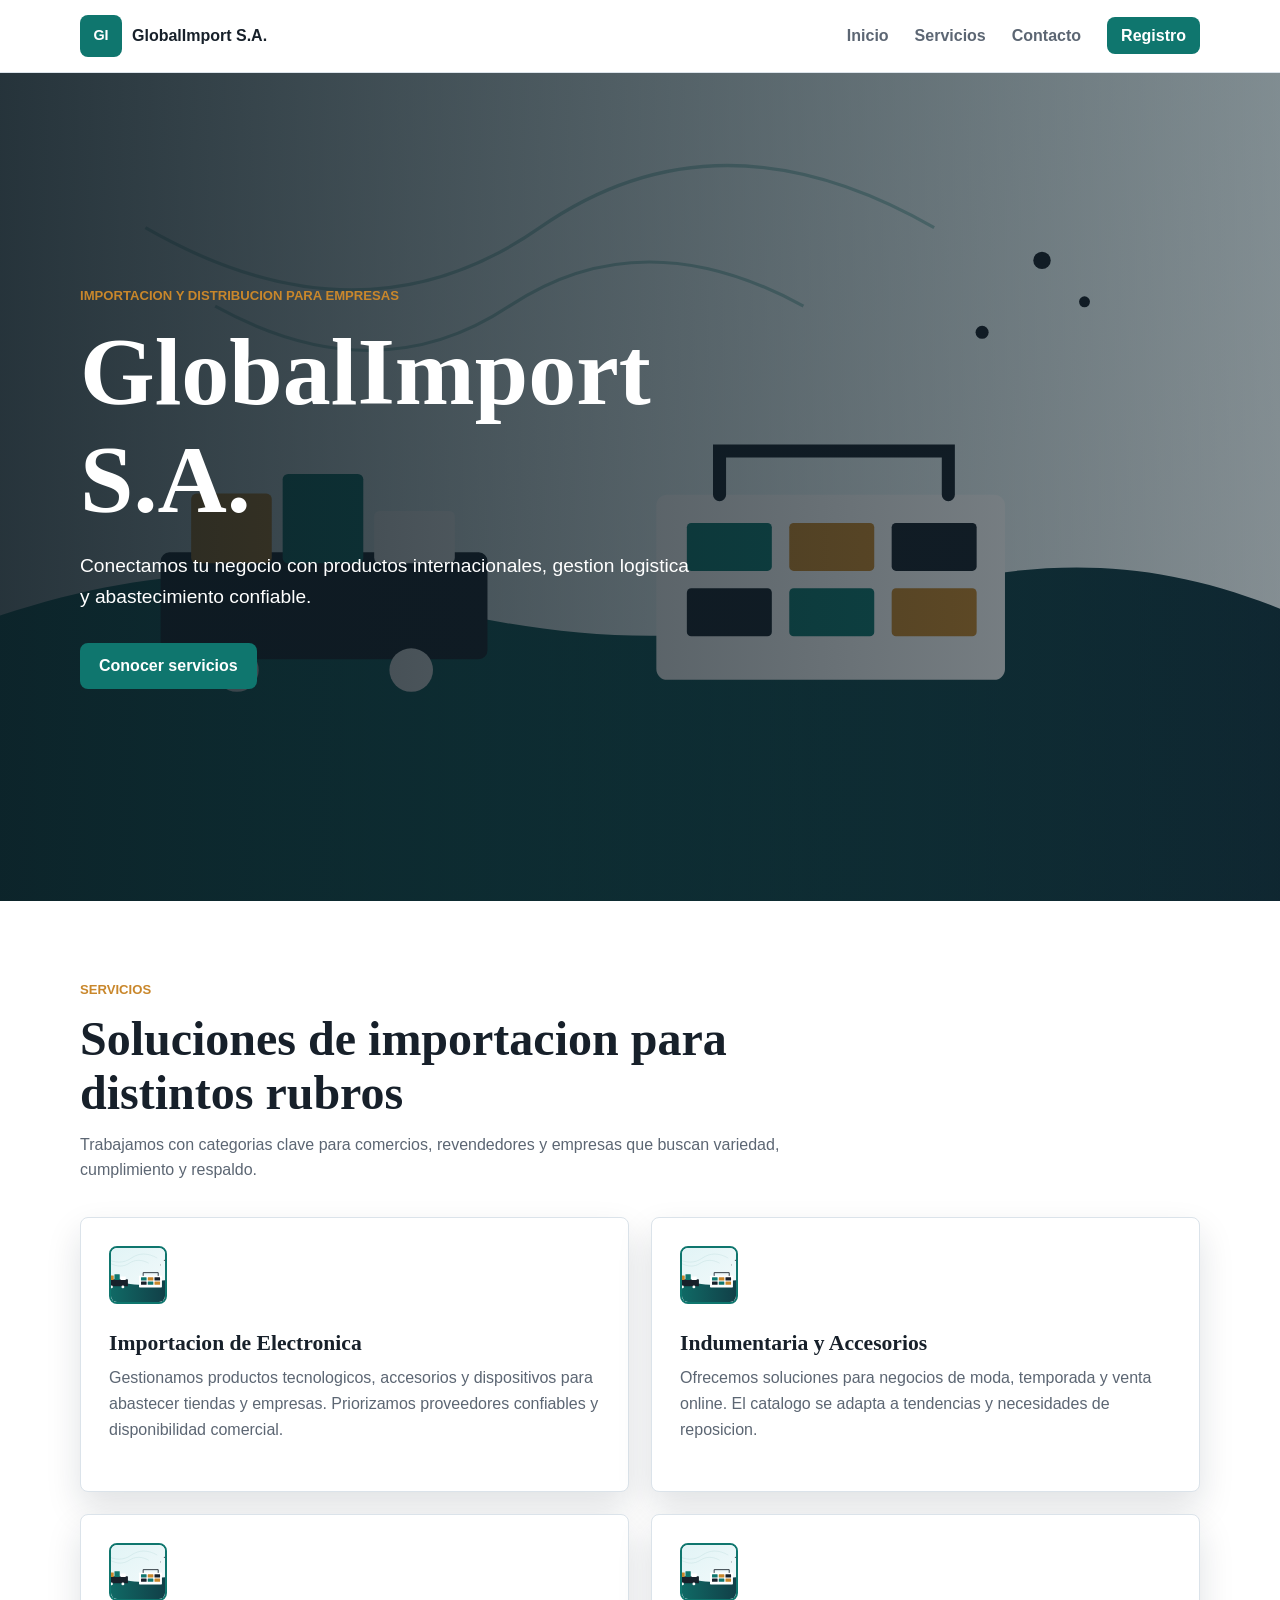
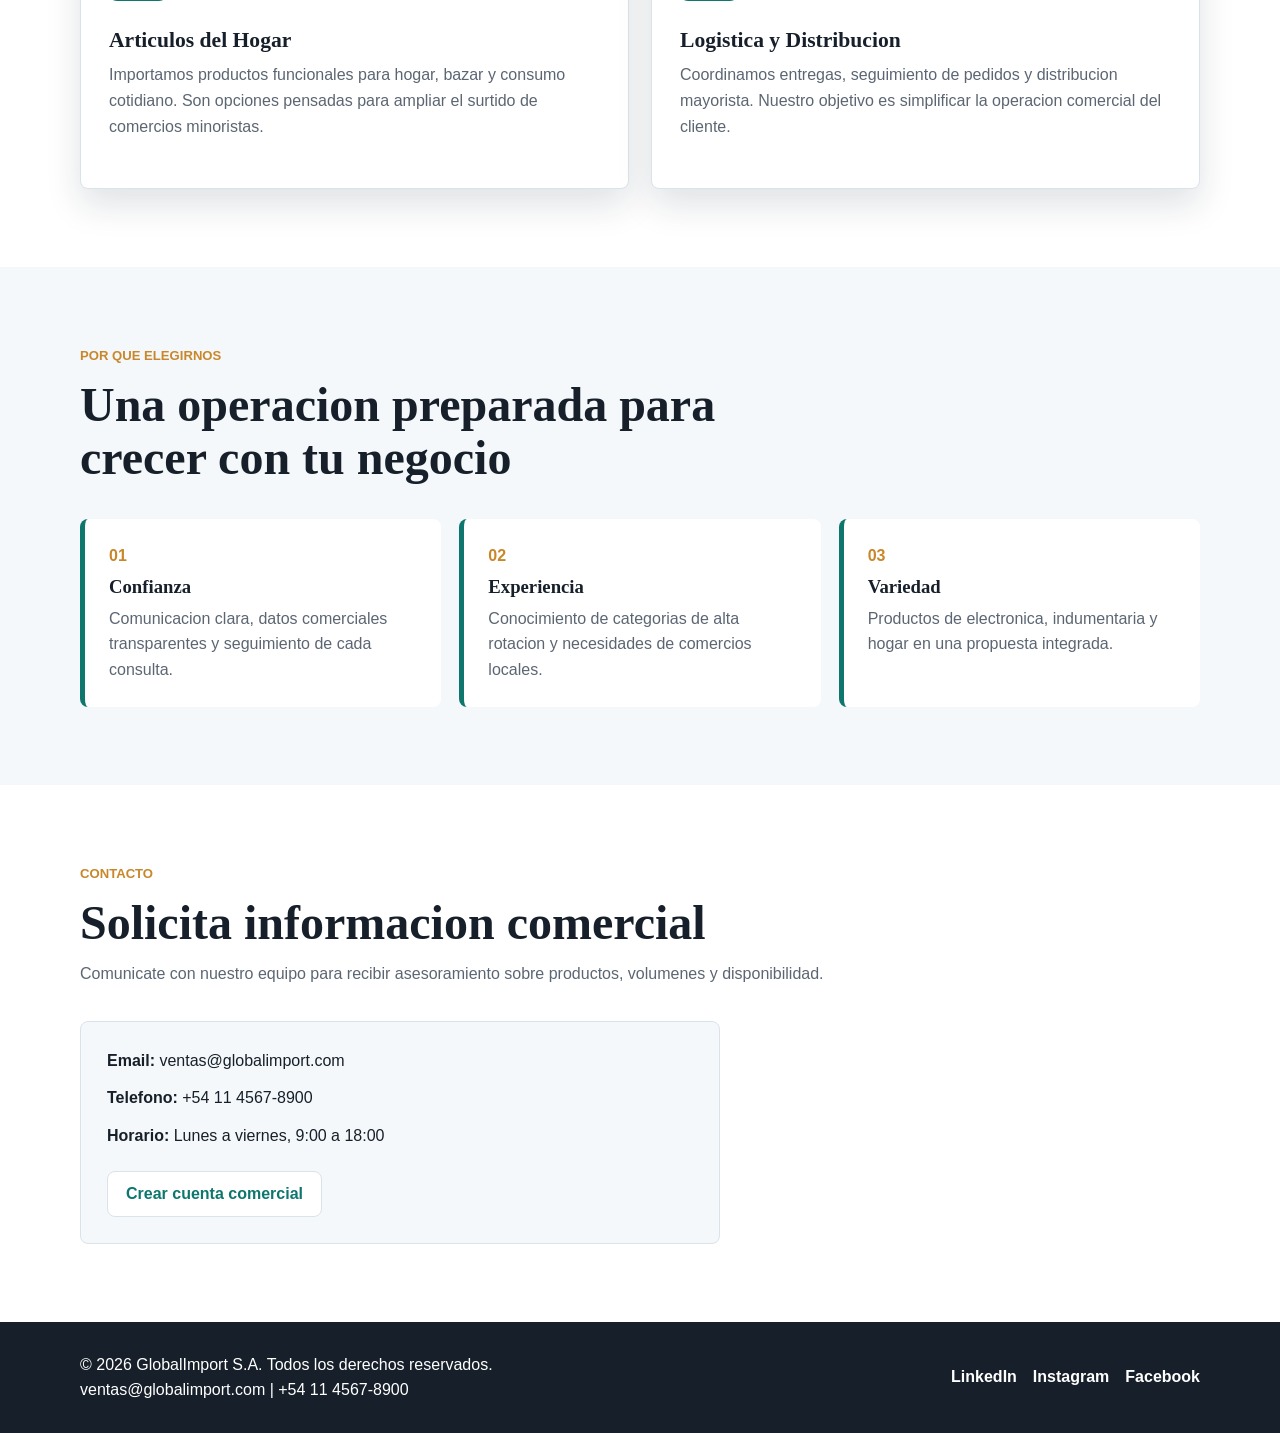
==== index.html @ e498be46 "etapa1: estructura inicial del sitio y seccion hero" ====
<!DOCTYPE html>
<html lang="es">
<head>
  <meta charset="UTF-8">
  <meta name="viewport" content="width=device-width, initial-scale=1.0">
  <title>GlobalImport S.A. | Comercio internacional</title>
  <link rel="stylesheet" href="style.css">
</head>
<body>
  <header class="site-header">
    <nav class="navbar" aria-label="Navegacion principal">
      <a class="brand" href="#inicio" aria-label="GlobalImport inicio">
        <span class="brand-mark">GI</span>
        <span>GlobalImport S.A.</span>
      </a>
      <button class="menu-toggle" type="button" aria-label="Abrir menu" aria-expanded="false">
        <span></span>
        <span></span>
        <span></span>
      </button>
      <ul class="nav-links">
        <li><a href="#inicio">Inicio</a></li>
        <li><a href="#servicios">Servicios</a></li>
        <li><a href="#contacto">Contacto</a></li>
        <li><a class="nav-register" href="registro.html">Registro</a></li>
      </ul>
    </nav>
  </header>

  <main>
    <section class="hero" id="inicio">
      <div class="hero-overlay">
        <p class="eyebrow">Importacion y distribucion para empresas</p>
        <h1>GlobalImport S.A.</h1>
        <p>Conectamos tu negocio con productos internacionales, gestion logistica y abastecimiento confiable.</p>
        <a class="button primary" href="#servicios">Conocer servicios</a>
      </div>
    </section>

    <section class="section" id="servicios">
      <div class="section-heading">
        <p class="eyebrow">Servicios</p>
        <h2>Soluciones de importacion para distintos rubros</h2>
        <p>Trabajamos con categorias clave para comercios, revendedores y empresas que buscan variedad, cumplimiento y respaldo.</p>
      </div>
      <div class="services-grid">
        <article class="service-card">
          <img src="assets/images/import-banner.svg" alt="" class="service-icon">
          <h3>Importacion de Electronica</h3>
          <p>Gestionamos productos tecnologicos, accesorios y dispositivos para abastecer tiendas y empresas. Priorizamos proveedores confiables y disponibilidad comercial.</p>
        </article>
        <article class="service-card">
          <img src="assets/images/import-banner.svg" alt="" class="service-icon">
          <h3>Indumentaria y Accesorios</h3>
          <p>Ofrecemos soluciones para negocios de moda, temporada y venta online. El catalogo se adapta a tendencias y necesidades de reposicion.</p>
        </article>
        <article class="service-card">
          <img src="assets/images/import-banner.svg" alt="" class="service-icon">
          <h3>Articulos del Hogar</h3>
          <p>Importamos productos funcionales para hogar, bazar y consumo cotidiano. Son opciones pensadas para ampliar el surtido de comercios minoristas.</p>
        </article>
        <article class="service-card">
          <img src="assets/images/import-banner.svg" alt="" class="service-icon">
          <h3>Logistica y Distribucion</h3>
          <p>Coordinamos entregas, seguimiento de pedidos y distribucion mayorista. Nuestro objetivo es simplificar la operacion comercial del cliente.</p>
        </article>
      </div>
    </section>

    <section class="section highlight" id="elegirnos">
      <div class="section-heading">
        <p class="eyebrow">Por que elegirnos</p>
        <h2>Una operacion preparada para crecer con tu negocio</h2>
      </div>
      <div class="benefits-grid">
        <div>
          <strong>01</strong>
          <h3>Confianza</h3>
          <p>Comunicacion clara, datos comerciales transparentes y seguimiento de cada consulta.</p>
        </div>
        <div>
          <strong>02</strong>
          <h3>Experiencia</h3>
          <p>Conocimiento de categorias de alta rotacion y necesidades de comercios locales.</p>
        </div>
        <div>
          <strong>03</strong>
          <h3>Variedad</h3>
          <p>Productos de electronica, indumentaria y hogar en una propuesta integrada.</p>
        </div>
      </div>
    </section>

    <section class="section contact" id="contacto">
      <div class="section-heading">
        <p class="eyebrow">Contacto</p>
        <h2>Solicita informacion comercial</h2>
        <p>Comunicate con nuestro equipo para recibir asesoramiento sobre productos, volumenes y disponibilidad.</p>
      </div>
      <div class="contact-box">
        <p><strong>Email:</strong> ventas@globalimport.com</p>
        <p><strong>Telefono:</strong> +54 11 4567-8900</p>
        <p><strong>Horario:</strong> Lunes a viernes, 9:00 a 18:00</p>
        <a class="button secondary" href="registro.html">Crear cuenta comercial</a>
      </div>
    </section>
  </main>

  <footer class="site-footer">
    <div>
      <p>&copy; 2026 GlobalImport S.A. Todos los derechos reservados.</p>
      <p>ventas@globalimport.com | +54 11 4567-8900</p>
    </div>
    <div class="social-links" aria-label="Redes sociales">
      <a href="#">LinkedIn</a>
      <a href="#">Instagram</a>
      <a href="#">Facebook</a>
    </div>
  </footer>

  <script>
    const menuButton = document.querySelector('.menu-toggle');
    const navLinks = document.querySelector('.nav-links');

    menuButton.addEventListener('click', () => {
      const isOpen = navLinks.classList.toggle('is-open');
      menuButton.setAttribute('aria-expanded', String(isOpen));
    });
  </script>
</body>
</html>
---- style.css ----
:root {
  --color-ink: #17202a;
  --color-muted: #5c6673;
  --color-primary: #0f766e;
  --color-primary-dark: #0b5751;
  --color-accent: #c9872b;
  --color-bg: #f4f8fa;
  --color-card: #ffffff;
  --color-line: #dbe3ea;
  --shadow-card: 0 16px 35px rgba(19, 32, 44, 0.13);
}

* {
  box-sizing: border-box;
}

html {
  scroll-behavior: smooth;
}

body {
  margin: 0;
  color: var(--color-ink);
  background: #ffffff;
  font-family: Arial, Helvetica, sans-serif;
  line-height: 1.6;
}

h1,
h2,
h3 {
  font-family: Georgia, "Times New Roman", serif;
  line-height: 1.12;
}

a {
  color: inherit;
  text-decoration: none;
}

.site-header {
  position: sticky;
  top: 0;
  z-index: 20;
  background: rgba(255, 255, 255, 0.96);
  border-bottom: 1px solid var(--color-line);
  backdrop-filter: blur(10px);
}

.navbar {
  display: flex;
  align-items: center;
  justify-content: space-between;
  width: min(1120px, calc(100% - 32px));
  min-height: 72px;
  margin: 0 auto;
}

.brand {
  display: inline-flex;
  align-items: center;
  gap: 10px;
  font-weight: 800;
}

.brand-mark {
  display: grid;
  place-items: center;
  width: 42px;
  height: 42px;
  color: #ffffff;
  background: var(--color-primary);
  border-radius: 8px;
  font-size: 0.9rem;
}

.nav-links {
  display: flex;
  align-items: center;
  gap: 26px;
  margin: 0;
  padding: 0;
  color: var(--color-muted);
  font-weight: 700;
  list-style: none;
}

.nav-links a:hover {
  color: var(--color-primary);
}

.nav-register {
  padding: 10px 14px;
  color: #ffffff;
  background: var(--color-primary);
  border-radius: 8px;
}

.nav-register:hover {
  color: #ffffff;
  background: var(--color-primary-dark);
}

.menu-toggle {
  display: none;
  width: 42px;
  height: 42px;
  border: 1px solid var(--color-line);
  border-radius: 8px;
  background: #ffffff;
  cursor: pointer;
}

.menu-toggle span {
  display: block;
  width: 18px;
  height: 2px;
  margin: 4px auto;
  background: var(--color-ink);
}

.hero {
  display: grid;
  align-items: center;
  width: 100%;
  min-height: calc(100vh - 72px);
  padding: 88px max(16px, calc((100% - 1120px) / 2));
  color: #ffffff;
  background:
    linear-gradient(90deg, rgba(12, 25, 33, 0.88), rgba(12, 25, 33, 0.48)),
    url("assets/images/import-banner.svg") center / cover no-repeat;
}

.hero-overlay {
  max-width: 710px;
}

.hero h1 {
  margin: 0;
  font-size: clamp(3rem, 8vw, 6rem);
}

.hero p:not(.eyebrow) {
  max-width: 620px;
  margin: 18px 0 30px;
  font-size: 1.2rem;
}

.eyebrow {
  margin: 0 0 12px;
  color: var(--color-accent);
  font-size: 0.82rem;
  font-weight: 800;
  text-transform: uppercase;
  letter-spacing: 0;
}

.button {
  display: inline-flex;
  align-items: center;
  justify-content: center;
  min-height: 46px;
  padding: 0 18px;
  border: 1px solid transparent;
  border-radius: 8px;
  font-weight: 800;
  cursor: pointer;
}

.button.primary {
  color: #ffffff;
  background: var(--color-primary);
}

.button.primary:hover {
  background: var(--color-primary-dark);
}

.button.secondary {
  color: var(--color-primary);
  background: #ffffff;
  border-color: var(--color-line);
}

.section {
  width: min(1120px, calc(100% - 32px));
  margin: 0 auto;
  padding: 78px 0;
}

.section-heading {
  max-width: 760px;
  margin-bottom: 34px;
}

.section-heading h2 {
  margin: 0;
  font-size: clamp(2rem, 4vw, 3rem);
}

.section-heading p:not(.eyebrow) {
  margin: 12px 0 0;
  color: var(--color-muted);
}

.services-grid {
  display: grid;
  grid-template-columns: repeat(2, minmax(0, 1fr));
  gap: 22px;
}

.service-card {
  min-height: 275px;
  padding: 28px;
  background: var(--color-card);
  border: 1px solid var(--color-line);
  border-radius: 8px;
  box-shadow: var(--shadow-card);
  transition: transform 0.2s ease, box-shadow 0.2s ease;
}

.service-card:hover {
  transform: translateY(-6px);
  box-shadow: 0 22px 44px rgba(19, 32, 44, 0.18);
}

.service-icon {
  width: 58px;
  height: 58px;
  margin-bottom: 20px;
  object-fit: cover;
  border-radius: 8px;
  border: 2px solid var(--color-primary);
}

.service-card h3 {
  margin: 0 0 10px;
  font-size: 1.35rem;
}

.service-card p {
  margin: 0;
  color: var(--color-muted);
}

.highlight {
  width: 100%;
  padding-right: max(16px, calc((100% - 1120px) / 2));
  padding-left: max(16px, calc((100% - 1120px) / 2));
  background: var(--color-bg);
}

.benefits-grid {
  display: grid;
  grid-template-columns: repeat(3, minmax(0, 1fr));
  gap: 18px;
}

.benefits-grid div {
  padding: 24px;
  background: #ffffff;
  border-left: 5px solid var(--color-primary);
  border-radius: 8px;
}

.benefits-grid strong {
  color: var(--color-accent);
}

.benefits-grid h3 {
  margin: 8px 0;
}

.benefits-grid p {
  margin: 0;
  color: var(--color-muted);
}

.contact-box {
  display: grid;
  gap: 12px;
  max-width: 640px;
  padding: 26px;
  background: var(--color-bg);
  border: 1px solid var(--color-line);
  border-radius: 8px;
}

.contact-box p {
  margin: 0;
}

.contact-box .button {
  justify-self: start;
  margin-top: 10px;
}

.site-footer {
  display: flex;
  align-items: center;
  justify-content: space-between;
  gap: 24px;
  padding: 30px max(16px, calc((100% - 1120px) / 2));
  color: #ffffff;
  background: var(--color-ink);
}

.site-footer p {
  margin: 0;
}

.social-links {
  display: flex;
  gap: 16px;
  font-weight: 700;
}

.social-links a:hover {
  color: var(--color-accent);
}

@media (max-width: 760px) {
  .menu-toggle {
    display: inline-block;
  }

  .nav-links {
    position: absolute;
    top: 72px;
    right: 16px;
    left: 16px;
    display: none;
    flex-direction: column;
    align-items: stretch;
    gap: 0;
    padding: 12px;
    background: #ffffff;
    border: 1px solid var(--color-line);
    border-radius: 8px;
    box-shadow: var(--shadow-card);
  }

  .nav-links.is-open {
    display: flex;
  }

  .nav-links a {
    display: block;
    padding: 12px;
  }

  .nav-register {
    color: var(--color-primary);
    background: transparent;
  }

  .services-grid,
  .benefits-grid {
    grid-template-columns: 1fr;
  }

  .site-footer {
    align-items: flex-start;
    flex-direction: column;
  }
}

@media (max-width: 520px) {
  .navbar,
  .section {
    width: min(100% - 24px, 1120px);
  }

  .hero {
    min-height: 620px;
  }

  .button {
    width: 100%;
  }
}
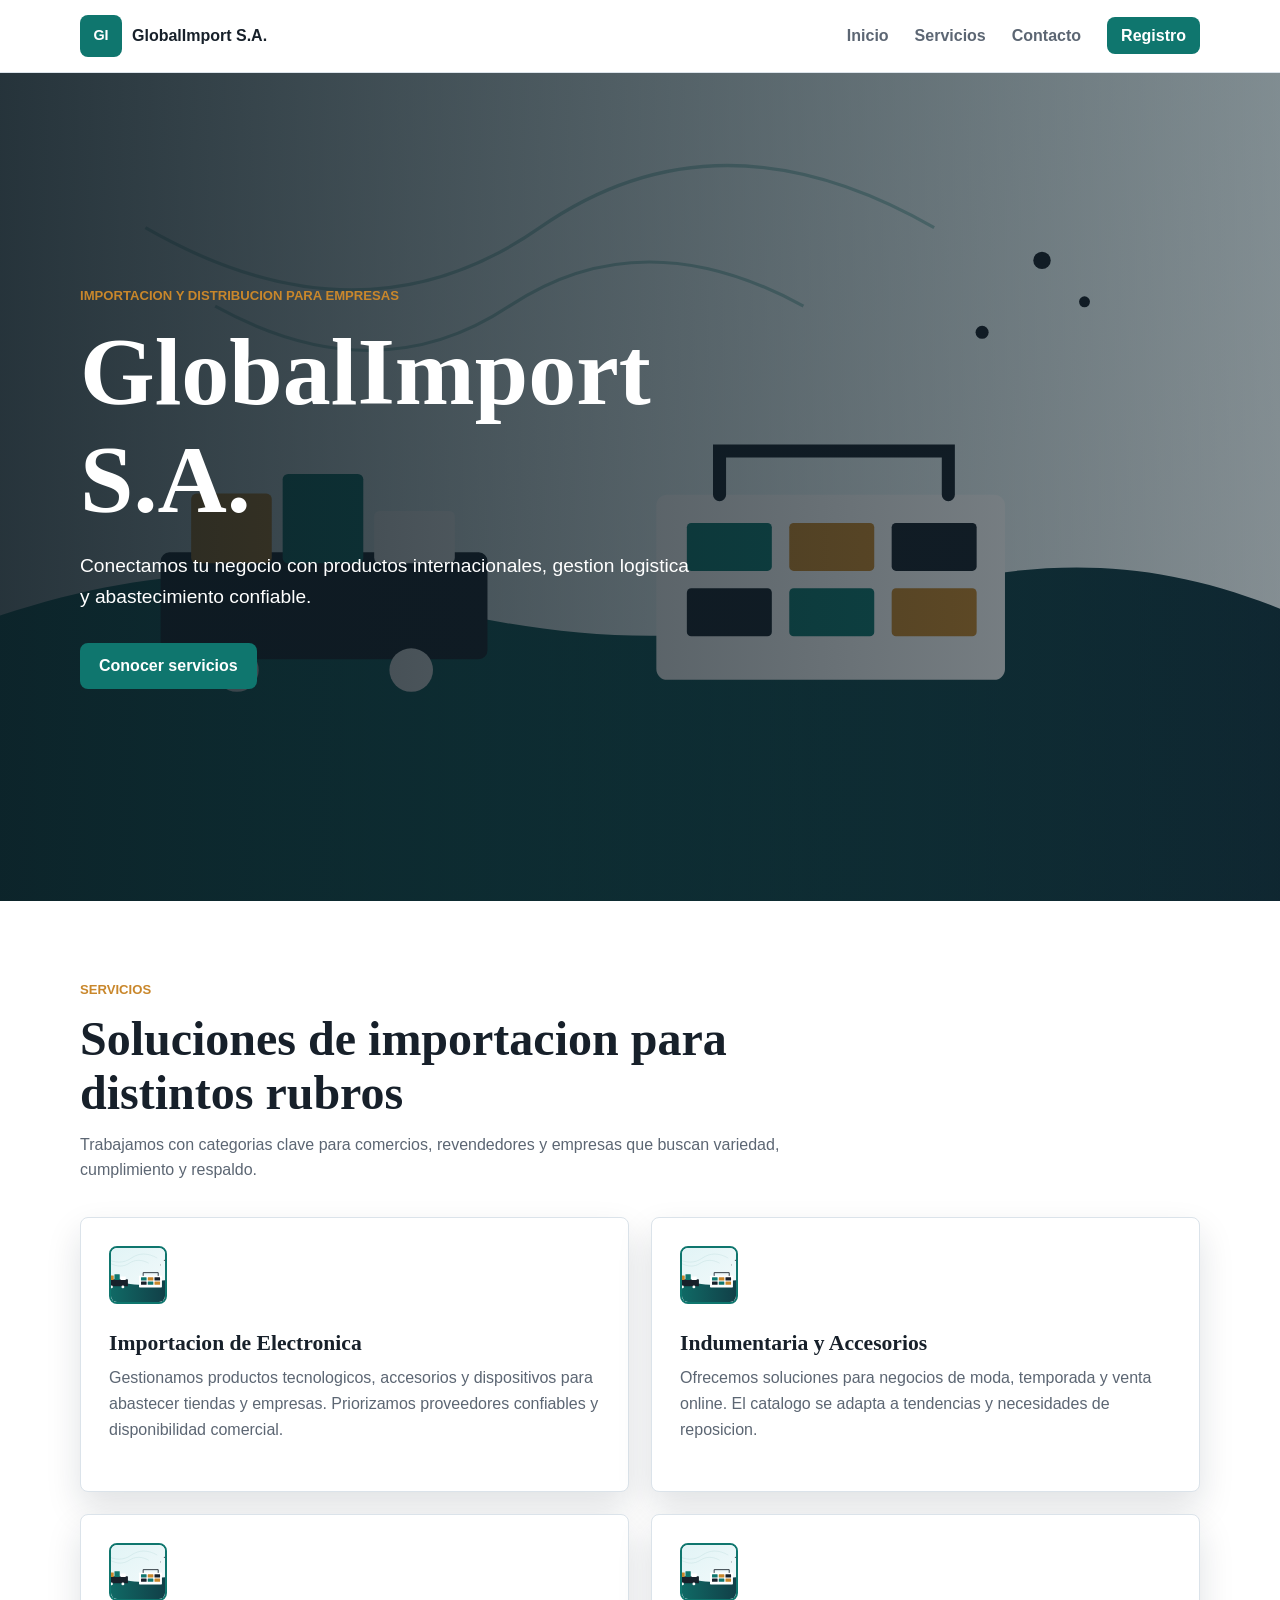
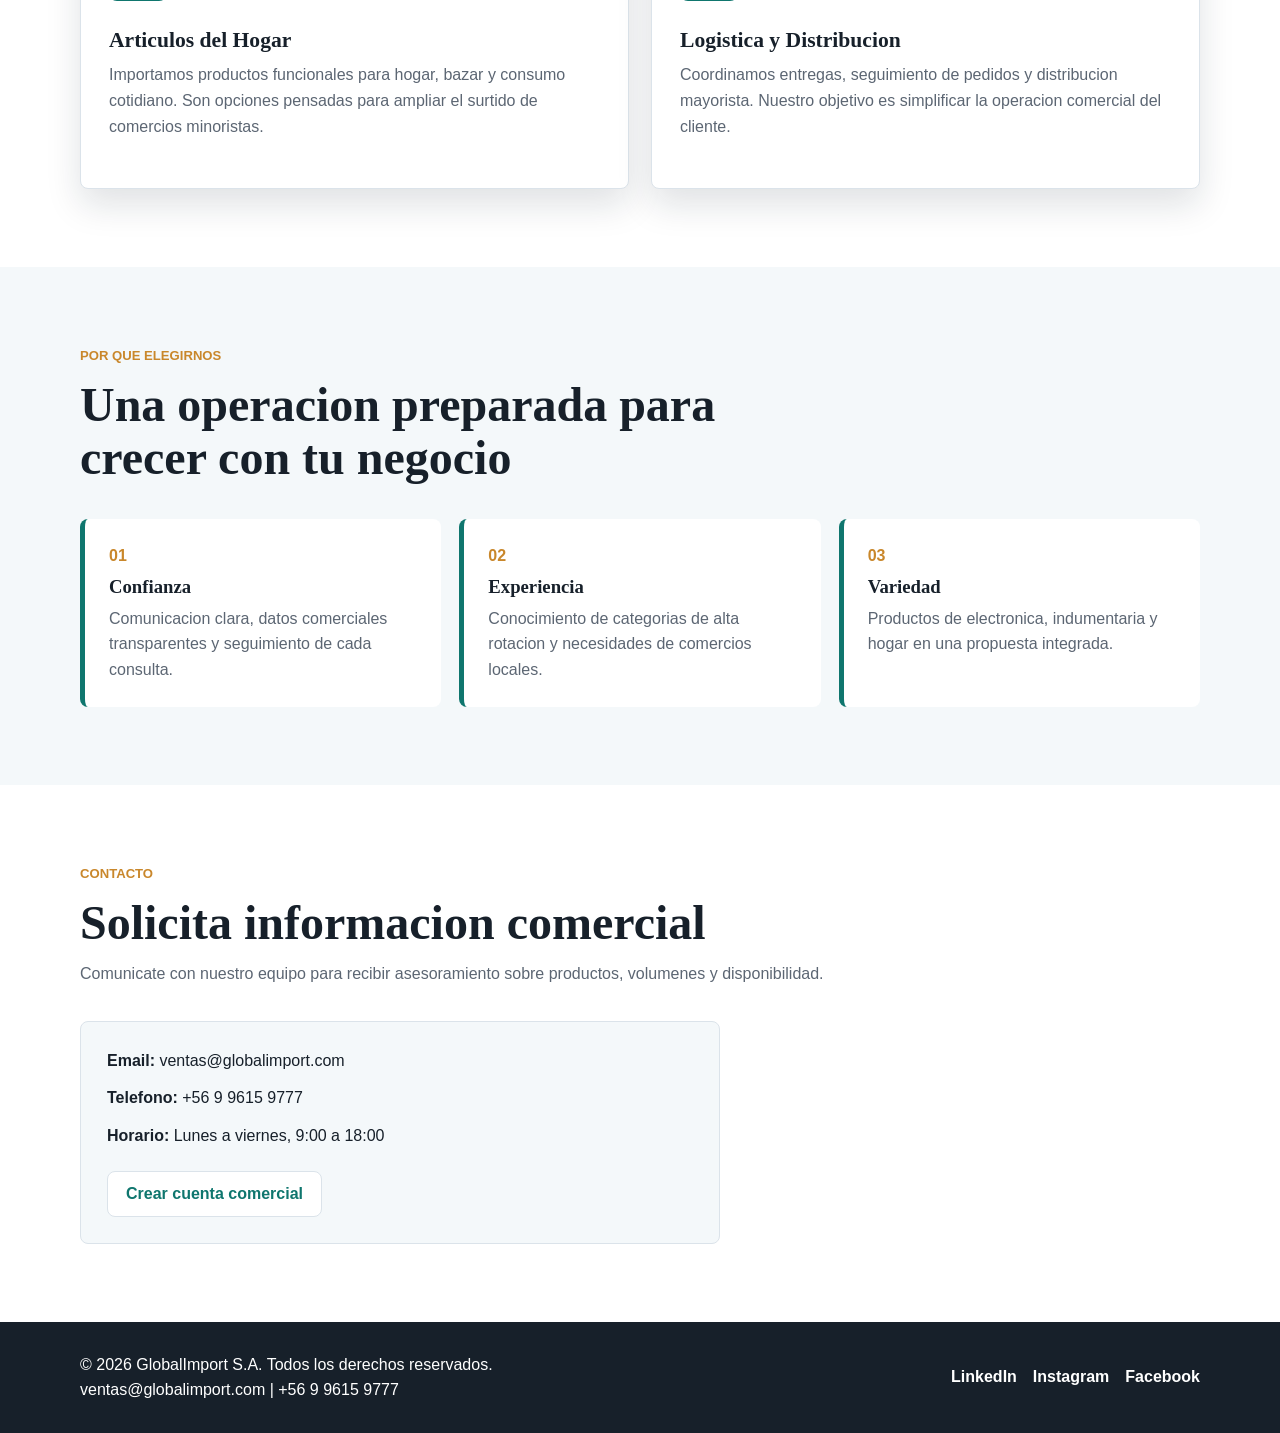
==== commit edcf45b7: "etapa1: actualiza telefono de contacto" ====
--- a/index.html
+++ b/index.html
@@ -99,7 +99,7 @@
       </div>
       <div class="contact-box">
         <p><strong>Email:</strong> ventas@globalimport.com</p>
-        <p><strong>Telefono:</strong> +54 11 4567-8900</p>
+        <p><strong>Telefono:</strong> +56 9 9615 9777</p>
         <p><strong>Horario:</strong> Lunes a viernes, 9:00 a 18:00</p>
         <a class="button secondary" href="registro.html">Crear cuenta comercial</a>
       </div>
@@ -109,7 +109,7 @@
   <footer class="site-footer">
     <div>
       <p>&copy; 2026 GlobalImport S.A. Todos los derechos reservados.</p>
-      <p>ventas@globalimport.com | +54 11 4567-8900</p>
+      <p>ventas@globalimport.com | +56 9 9615 9777</p>
     </div>
     <div class="social-links" aria-label="Redes sociales">
       <a href="#">LinkedIn</a>
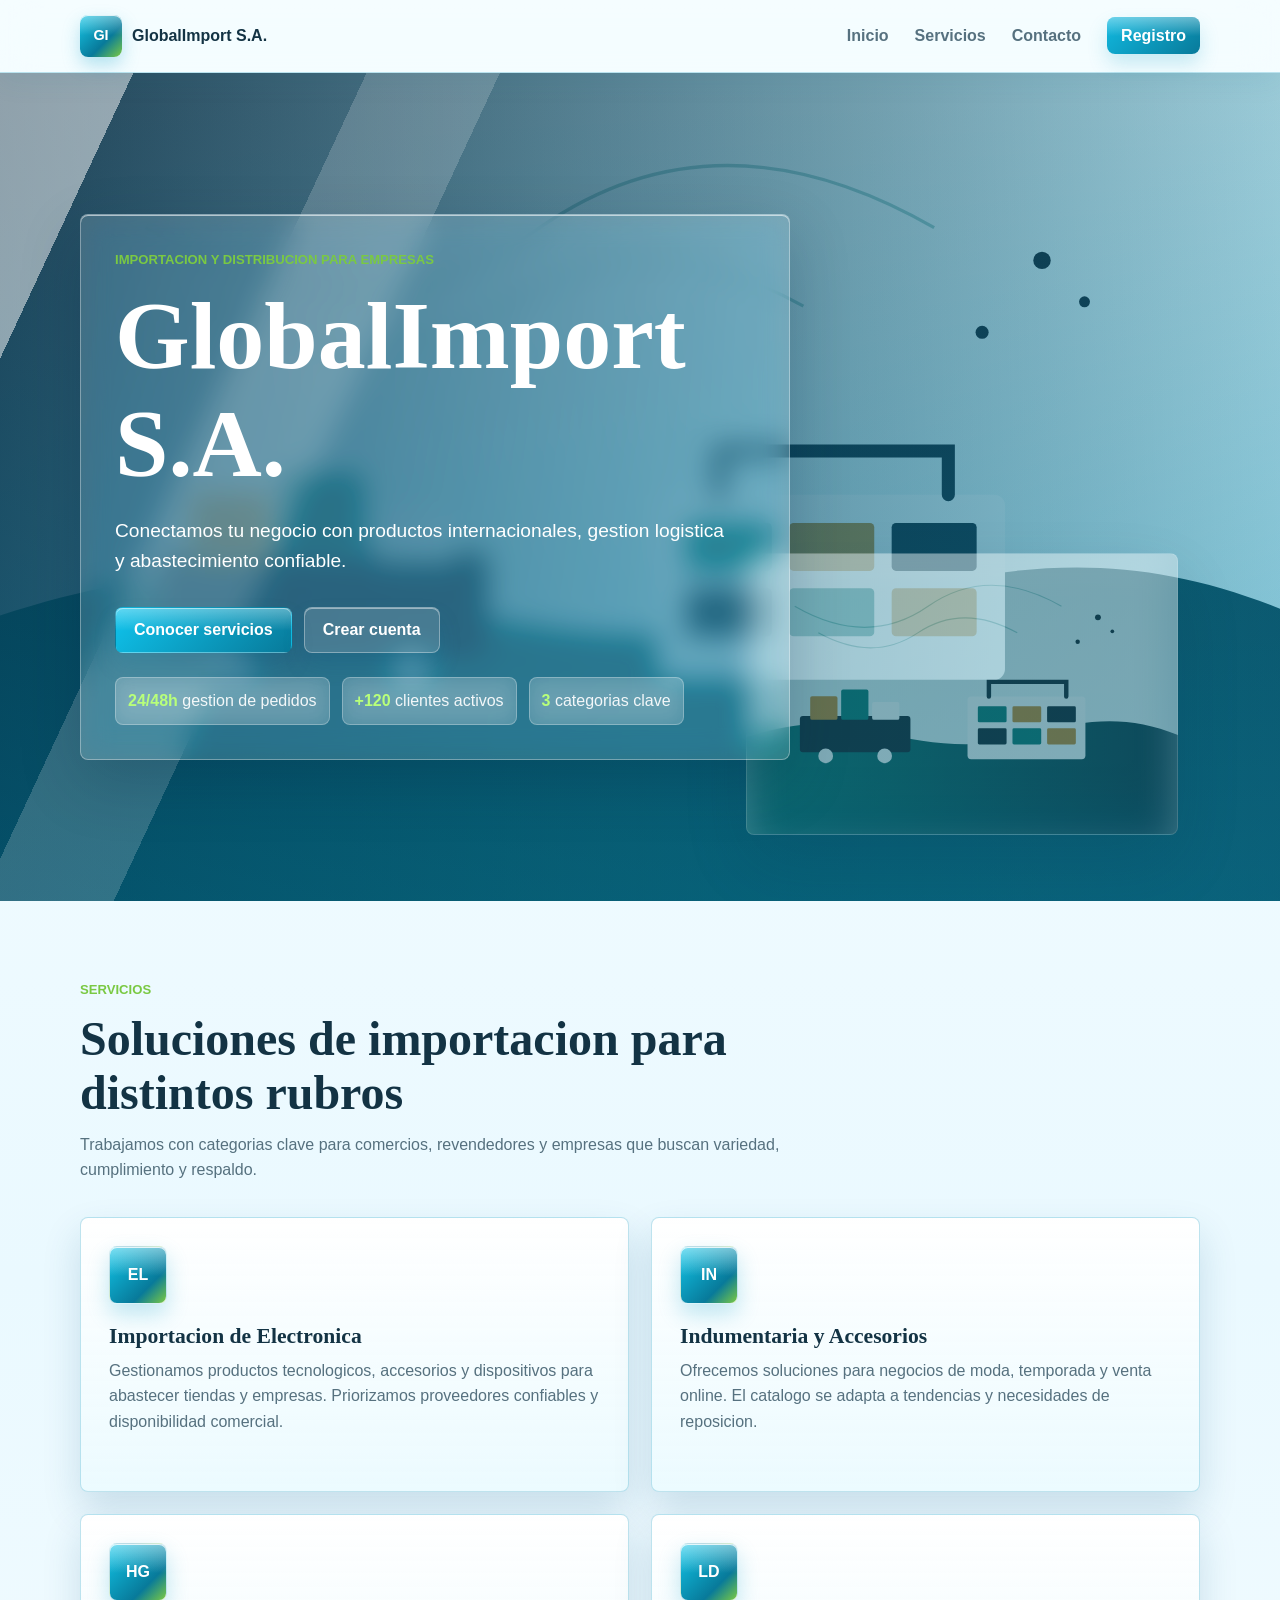
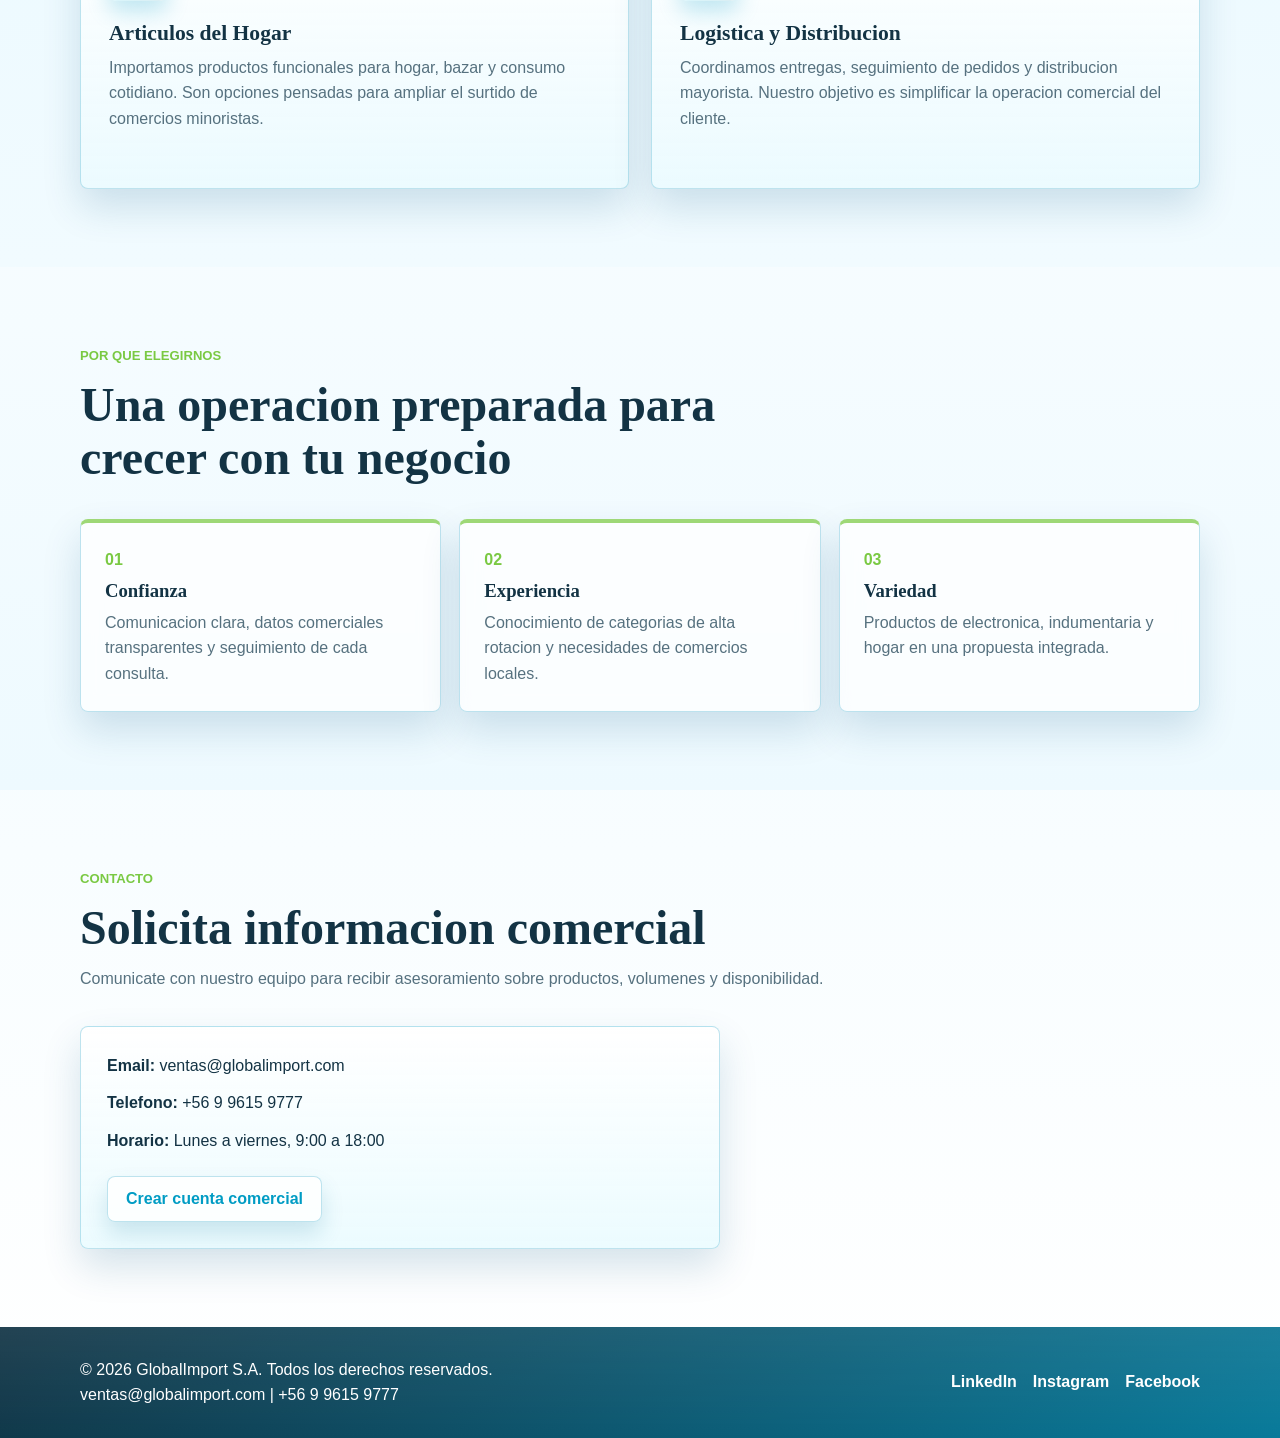
==== commit e9a5e7a3: "ui: mejora diseno frutiger aero e interacciones" ====
--- a/index.html
+++ b/index.html
@@ -28,46 +28,54 @@
   </header>
 
   <main>
-    <section class="hero" id="inicio">
+    <section class="hero" id="inicio" data-reveal>
       <div class="hero-overlay">
         <p class="eyebrow">Importacion y distribucion para empresas</p>
         <h1>GlobalImport S.A.</h1>
         <p>Conectamos tu negocio con productos internacionales, gestion logistica y abastecimiento confiable.</p>
-        <a class="button primary" href="#servicios">Conocer servicios</a>
+        <div class="hero-actions">
+          <a class="button primary" href="#servicios">Conocer servicios</a>
+          <a class="button glass" href="registro.html">Crear cuenta</a>
+        </div>
+        <div class="hero-status" aria-label="Indicadores comerciales">
+          <span><strong>24/48h</strong> gestion de pedidos</span>
+          <span><strong>+120</strong> clientes activos</span>
+          <span><strong>3</strong> categorias clave</span>
+        </div>
       </div>
     </section>
 
-    <section class="section" id="servicios">
+    <section class="section" id="servicios" data-reveal>
       <div class="section-heading">
         <p class="eyebrow">Servicios</p>
         <h2>Soluciones de importacion para distintos rubros</h2>
         <p>Trabajamos con categorias clave para comercios, revendedores y empresas que buscan variedad, cumplimiento y respaldo.</p>
       </div>
       <div class="services-grid">
-        <article class="service-card">
-          <img src="assets/images/import-banner.svg" alt="" class="service-icon">
+        <article class="service-card interactive-card">
+          <span class="service-icon">EL</span>
           <h3>Importacion de Electronica</h3>
           <p>Gestionamos productos tecnologicos, accesorios y dispositivos para abastecer tiendas y empresas. Priorizamos proveedores confiables y disponibilidad comercial.</p>
         </article>
-        <article class="service-card">
-          <img src="assets/images/import-banner.svg" alt="" class="service-icon">
+        <article class="service-card interactive-card">
+          <span class="service-icon">IN</span>
           <h3>Indumentaria y Accesorios</h3>
           <p>Ofrecemos soluciones para negocios de moda, temporada y venta online. El catalogo se adapta a tendencias y necesidades de reposicion.</p>
         </article>
-        <article class="service-card">
-          <img src="assets/images/import-banner.svg" alt="" class="service-icon">
+        <article class="service-card interactive-card">
+          <span class="service-icon">HG</span>
           <h3>Articulos del Hogar</h3>
           <p>Importamos productos funcionales para hogar, bazar y consumo cotidiano. Son opciones pensadas para ampliar el surtido de comercios minoristas.</p>
         </article>
-        <article class="service-card">
-          <img src="assets/images/import-banner.svg" alt="" class="service-icon">
+        <article class="service-card interactive-card">
+          <span class="service-icon">LD</span>
           <h3>Logistica y Distribucion</h3>
           <p>Coordinamos entregas, seguimiento de pedidos y distribucion mayorista. Nuestro objetivo es simplificar la operacion comercial del cliente.</p>
         </article>
       </div>
     </section>
 
-    <section class="section highlight" id="elegirnos">
+    <section class="section highlight" id="elegirnos" data-reveal>
       <div class="section-heading">
         <p class="eyebrow">Por que elegirnos</p>
         <h2>Una operacion preparada para crecer con tu negocio</h2>
@@ -91,7 +99,7 @@
       </div>
     </section>
 
-    <section class="section contact" id="contacto">
+    <section class="section contact" id="contacto" data-reveal>
       <div class="section-heading">
         <p class="eyebrow">Contacto</p>
         <h2>Solicita informacion comercial</h2>
@@ -121,11 +129,38 @@
   <script>
     const menuButton = document.querySelector('.menu-toggle');
     const navLinks = document.querySelector('.nav-links');
+    const header = document.querySelector('.site-header');
+    const revealItems = document.querySelectorAll('[data-reveal]');
+    const cards = document.querySelectorAll('.interactive-card');
 
     menuButton.addEventListener('click', () => {
       const isOpen = navLinks.classList.toggle('is-open');
       menuButton.setAttribute('aria-expanded', String(isOpen));
     });
+
+    window.addEventListener('scroll', () => {
+      header.classList.toggle('is-scrolled', window.scrollY > 24);
+    });
+
+    const observer = new IntersectionObserver((entries) => {
+      entries.forEach((entry) => {
+        if (entry.isIntersecting) {
+          entry.target.classList.add('is-visible');
+        }
+      });
+    }, { threshold: 0.18 });
+
+    revealItems.forEach((item) => observer.observe(item));
+
+    cards.forEach((card) => {
+      card.addEventListener('mousemove', (event) => {
+        const rect = card.getBoundingClientRect();
+        const x = event.clientX - rect.left;
+        const y = event.clientY - rect.top;
+        card.style.setProperty('--mx', `${x}px`);
+        card.style.setProperty('--my', `${y}px`);
+      });
+    });
   </script>
 </body>
 </html>
--- a/style.css
+++ b/style.css
@@ -1,13 +1,14 @@
 :root {
-  --color-ink: #17202a;
-  --color-muted: #5c6673;
-  --color-primary: #0f766e;
-  --color-primary-dark: #0b5751;
-  --color-accent: #c9872b;
-  --color-bg: #f4f8fa;
+  --color-ink: #133344;
+  --color-muted: #56717f;
+  --color-primary: #009cc4;
+  --color-primary-dark: #087a9a;
+  --color-accent: #7ac943;
+  --color-bg: #eefaff;
   --color-card: #ffffff;
-  --color-line: #dbe3ea;
-  --shadow-card: 0 16px 35px rgba(19, 32, 44, 0.13);
+  --color-line: rgba(119, 196, 220, 0.48);
+  --glass: rgba(255, 255, 255, 0.74);
+  --shadow-card: 0 18px 38px rgba(0, 83, 122, 0.16);
 }
 
 * {
@@ -21,7 +22,8 @@
 body {
   margin: 0;
   color: var(--color-ink);
-  background: #ffffff;
+  background:
+    linear-gradient(180deg, #f7fdff 0%, #eaf9ff 42%, #ffffff 100%);
   font-family: Arial, Helvetica, sans-serif;
   line-height: 1.6;
 }
@@ -42,9 +44,16 @@
   position: sticky;
   top: 0;
   z-index: 20;
-  background: rgba(255, 255, 255, 0.96);
+  background: rgba(244, 252, 255, 0.72);
   border-bottom: 1px solid var(--color-line);
-  backdrop-filter: blur(10px);
+  box-shadow: 0 8px 28px rgba(20, 111, 145, 0.08);
+  backdrop-filter: blur(18px) saturate(1.35);
+  transition: background 0.25s ease, box-shadow 0.25s ease;
+}
+
+.site-header.is-scrolled {
+  background: rgba(255, 255, 255, 0.9);
+  box-shadow: 0 12px 28px rgba(20, 111, 145, 0.14);
 }
 
 .navbar {
@@ -69,8 +78,11 @@
   width: 42px;
   height: 42px;
   color: #ffffff;
-  background: var(--color-primary);
-  border-radius: 8px;
+  background:
+    linear-gradient(180deg, rgba(255, 255, 255, 0.38), transparent 48%),
+    linear-gradient(135deg, #17c7e8, #087a9a 62%, #7ac943);
+  border-radius: 8px;
+  box-shadow: inset 0 1px 0 rgba(255, 255, 255, 0.8), 0 8px 18px rgba(0, 156, 196, 0.28);
   font-size: 0.9rem;
 }
 
@@ -92,8 +104,11 @@
 .nav-register {
   padding: 10px 14px;
   color: #ffffff;
-  background: var(--color-primary);
-  border-radius: 8px;
+  background:
+    linear-gradient(180deg, rgba(255, 255, 255, 0.38), transparent 52%),
+    linear-gradient(135deg, #11b9e0, #087a9a);
+  border-radius: 8px;
+  box-shadow: 0 10px 20px rgba(0, 156, 196, 0.2);
 }
 
 .nav-register:hover {
@@ -120,6 +135,8 @@
 }
 
 .hero {
+  position: relative;
+  overflow: hidden;
   display: grid;
   align-items: center;
   width: 100%;
@@ -127,12 +144,45 @@
   padding: 88px max(16px, calc((100% - 1120px) / 2));
   color: #ffffff;
   background:
-    linear-gradient(90deg, rgba(12, 25, 33, 0.88), rgba(12, 25, 33, 0.48)),
+    linear-gradient(90deg, rgba(5, 42, 65, 0.88), rgba(6, 119, 153, 0.35)),
     url("assets/images/import-banner.svg") center / cover no-repeat;
 }
 
+.hero::before {
+  position: absolute;
+  inset: 0;
+  content: "";
+  background:
+    linear-gradient(115deg, rgba(255, 255, 255, 0.5) 0 8%, transparent 8% 22%, rgba(255, 255, 255, 0.18) 22% 30%, transparent 30%),
+    linear-gradient(180deg, transparent 0%, rgba(0, 156, 196, 0.28) 100%);
+  pointer-events: none;
+}
+
+.hero::after {
+  position: absolute;
+  right: 8%;
+  bottom: 8%;
+  width: min(430px, 42vw);
+  height: min(280px, 28vw);
+  content: "";
+  background: url("assets/images/import-banner.svg") center / cover no-repeat;
+  border: 1px solid rgba(255, 255, 255, 0.48);
+  border-radius: 8px;
+  box-shadow: inset 0 18px 38px rgba(255, 255, 255, 0.48), inset 0 -24px 42px rgba(0, 81, 112, 0.28), 0 28px 70px rgba(0, 40, 65, 0.28);
+  opacity: 0.48;
+  pointer-events: none;
+}
+
 .hero-overlay {
+  position: relative;
+  z-index: 1;
   max-width: 710px;
+  padding: 34px;
+  background: rgba(255, 255, 255, 0.16);
+  border: 1px solid rgba(255, 255, 255, 0.34);
+  border-radius: 8px;
+  box-shadow: inset 0 1px 0 rgba(255, 255, 255, 0.58), 0 22px 60px rgba(0, 37, 64, 0.22);
+  backdrop-filter: blur(14px) saturate(1.35);
 }
 
 .hero h1 {
@@ -144,6 +194,30 @@
   max-width: 620px;
   margin: 18px 0 30px;
   font-size: 1.2rem;
+}
+
+.hero-actions,
+.hero-status {
+  display: flex;
+  flex-wrap: wrap;
+  gap: 12px;
+}
+
+.hero-status {
+  margin-top: 24px;
+}
+
+.hero-status span {
+  padding: 10px 12px;
+  color: rgba(255, 255, 255, 0.92);
+  background: rgba(255, 255, 255, 0.16);
+  border: 1px solid rgba(255, 255, 255, 0.28);
+  border-radius: 8px;
+  backdrop-filter: blur(10px);
+}
+
+.hero-status strong {
+  color: #b8ff7a;
 }
 
 .eyebrow {
@@ -165,11 +239,20 @@
   border-radius: 8px;
   font-weight: 800;
   cursor: pointer;
+  box-shadow: inset 0 1px 0 rgba(255, 255, 255, 0.45), 0 12px 22px rgba(0, 110, 150, 0.16);
+  transition: transform 0.2s ease, box-shadow 0.2s ease, background 0.2s ease;
+}
+
+.button:hover {
+  transform: translateY(-2px);
+  box-shadow: inset 0 1px 0 rgba(255, 255, 255, 0.65), 0 16px 28px rgba(0, 110, 150, 0.22);
 }
 
 .button.primary {
   color: #ffffff;
-  background: var(--color-primary);
+  background:
+    linear-gradient(180deg, rgba(255, 255, 255, 0.34), transparent 52%),
+    linear-gradient(135deg, #0fc4ed, #087a9a);
 }
 
 .button.primary:hover {
@@ -178,8 +261,14 @@
 
 .button.secondary {
   color: var(--color-primary);
-  background: #ffffff;
+  background: rgba(255, 255, 255, 0.82);
   border-color: var(--color-line);
+}
+
+.button.glass {
+  color: #ffffff;
+  background: rgba(255, 255, 255, 0.14);
+  border-color: rgba(255, 255, 255, 0.34);
 }
 
 .section {
@@ -210,27 +299,53 @@
 }
 
 .service-card {
+  position: relative;
+  overflow: hidden;
   min-height: 275px;
   padding: 28px;
-  background: var(--color-card);
+  background:
+    linear-gradient(180deg, rgba(255, 255, 255, 0.92), rgba(232, 250, 255, 0.84)),
+    var(--color-card);
   border: 1px solid var(--color-line);
   border-radius: 8px;
   box-shadow: var(--shadow-card);
-  transition: transform 0.2s ease, box-shadow 0.2s ease;
+  transition: transform 0.2s ease, box-shadow 0.2s ease, border-color 0.2s ease;
+}
+
+.service-card::before {
+  position: absolute;
+  inset: 0;
+  content: "";
+  background: radial-gradient(circle at var(--mx, 50%) var(--my, 25%), rgba(255, 255, 255, 0.92), transparent 28%);
+  opacity: 0;
+  transition: opacity 0.2s ease;
+  pointer-events: none;
 }
 
 .service-card:hover {
   transform: translateY(-6px);
-  box-shadow: 0 22px 44px rgba(19, 32, 44, 0.18);
+  border-color: rgba(0, 156, 196, 0.55);
+  box-shadow: 0 24px 52px rgba(0, 119, 164, 0.24);
+}
+
+.service-card:hover::before {
+  opacity: 0.42;
 }
 
 .service-icon {
+  display: grid;
+  place-items: center;
   width: 58px;
   height: 58px;
   margin-bottom: 20px;
-  object-fit: cover;
-  border-radius: 8px;
-  border: 2px solid var(--color-primary);
+  color: #ffffff;
+  background:
+    linear-gradient(180deg, rgba(255, 255, 255, 0.46), transparent 52%),
+    linear-gradient(135deg, #11c7ea, #087a9a 70%, #7ac943);
+  border-radius: 8px;
+  border: 1px solid rgba(255, 255, 255, 0.72);
+  box-shadow: inset 0 1px 0 rgba(255, 255, 255, 0.8), 0 10px 22px rgba(0, 156, 196, 0.24);
+  font-weight: 900;
 }
 
 .service-card h3 {
@@ -247,7 +362,9 @@
   width: 100%;
   padding-right: max(16px, calc((100% - 1120px) / 2));
   padding-left: max(16px, calc((100% - 1120px) / 2));
-  background: var(--color-bg);
+  background:
+    linear-gradient(180deg, rgba(255, 255, 255, 0.46), rgba(238, 250, 255, 0.95)),
+    var(--color-bg);
 }
 
 .benefits-grid {
@@ -258,9 +375,17 @@
 
 .benefits-grid div {
   padding: 24px;
-  background: #ffffff;
-  border-left: 5px solid var(--color-primary);
-  border-radius: 8px;
+  background: var(--glass);
+  border: 1px solid var(--color-line);
+  border-top: 4px solid rgba(122, 201, 67, 0.72);
+  border-radius: 8px;
+  box-shadow: var(--shadow-card);
+  backdrop-filter: blur(10px);
+  transition: transform 0.2s ease;
+}
+
+.benefits-grid div:hover {
+  transform: translateY(-4px);
 }
 
 .benefits-grid strong {
@@ -281,9 +406,11 @@
   gap: 12px;
   max-width: 640px;
   padding: 26px;
-  background: var(--color-bg);
+  background:
+    linear-gradient(180deg, rgba(255, 255, 255, 0.92), rgba(233, 251, 255, 0.86));
   border: 1px solid var(--color-line);
   border-radius: 8px;
+  box-shadow: var(--shadow-card);
 }
 
 .contact-box p {
@@ -302,7 +429,9 @@
   gap: 24px;
   padding: 30px max(16px, calc((100% - 1120px) / 2));
   color: #ffffff;
-  background: var(--color-ink);
+  background:
+    linear-gradient(180deg, rgba(255, 255, 255, 0.08), transparent),
+    linear-gradient(135deg, #103344, #087a9a);
 }
 
 .site-footer p {
@@ -317,6 +446,17 @@
 
 .social-links a:hover {
   color: var(--color-accent);
+}
+
+[data-reveal] {
+  opacity: 0;
+  transform: translateY(22px);
+  transition: opacity 0.55s ease, transform 0.55s ease;
+}
+
+[data-reveal].is-visible {
+  opacity: 1;
+  transform: translateY(0);
 }
 
 @media (max-width: 760px) {
@@ -375,6 +515,10 @@
     min-height: 620px;
   }
 
+  .hero-overlay {
+    padding: 24px;
+  }
+
   .button {
     width: 100%;
   }
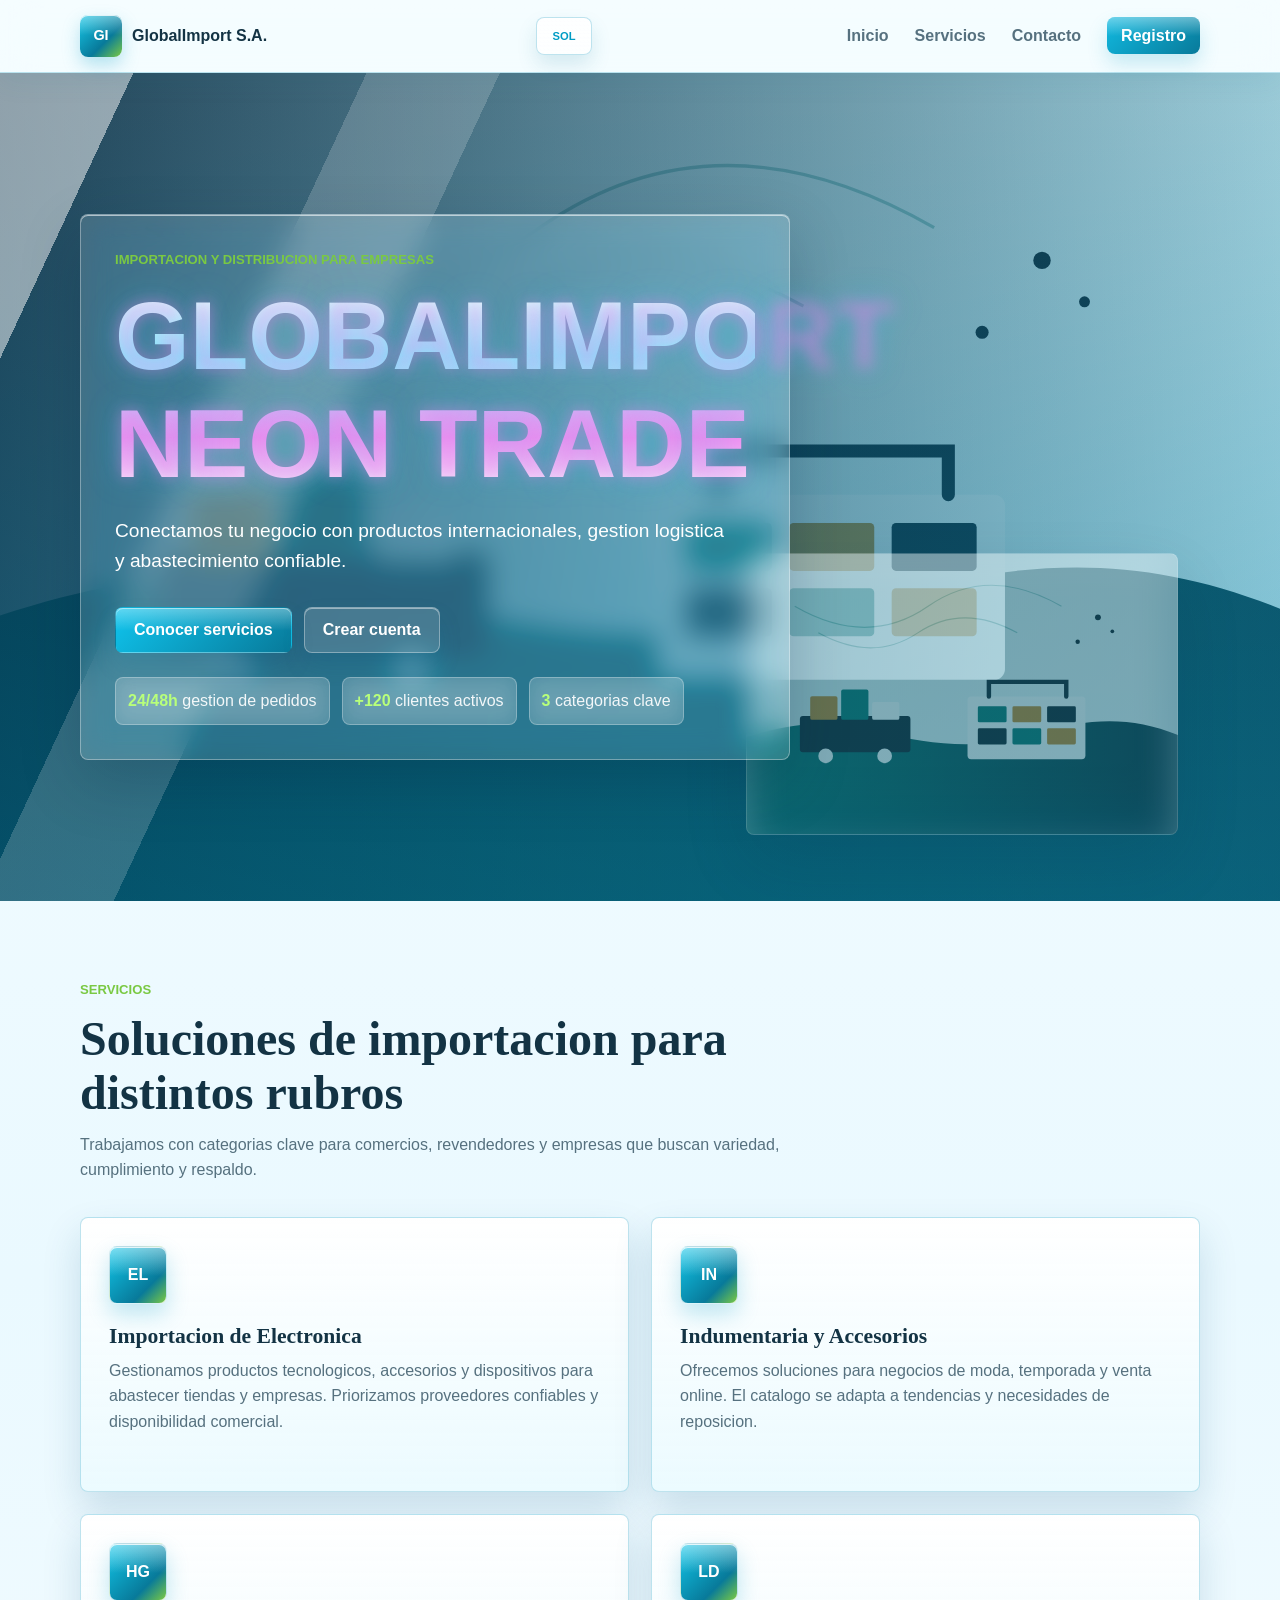
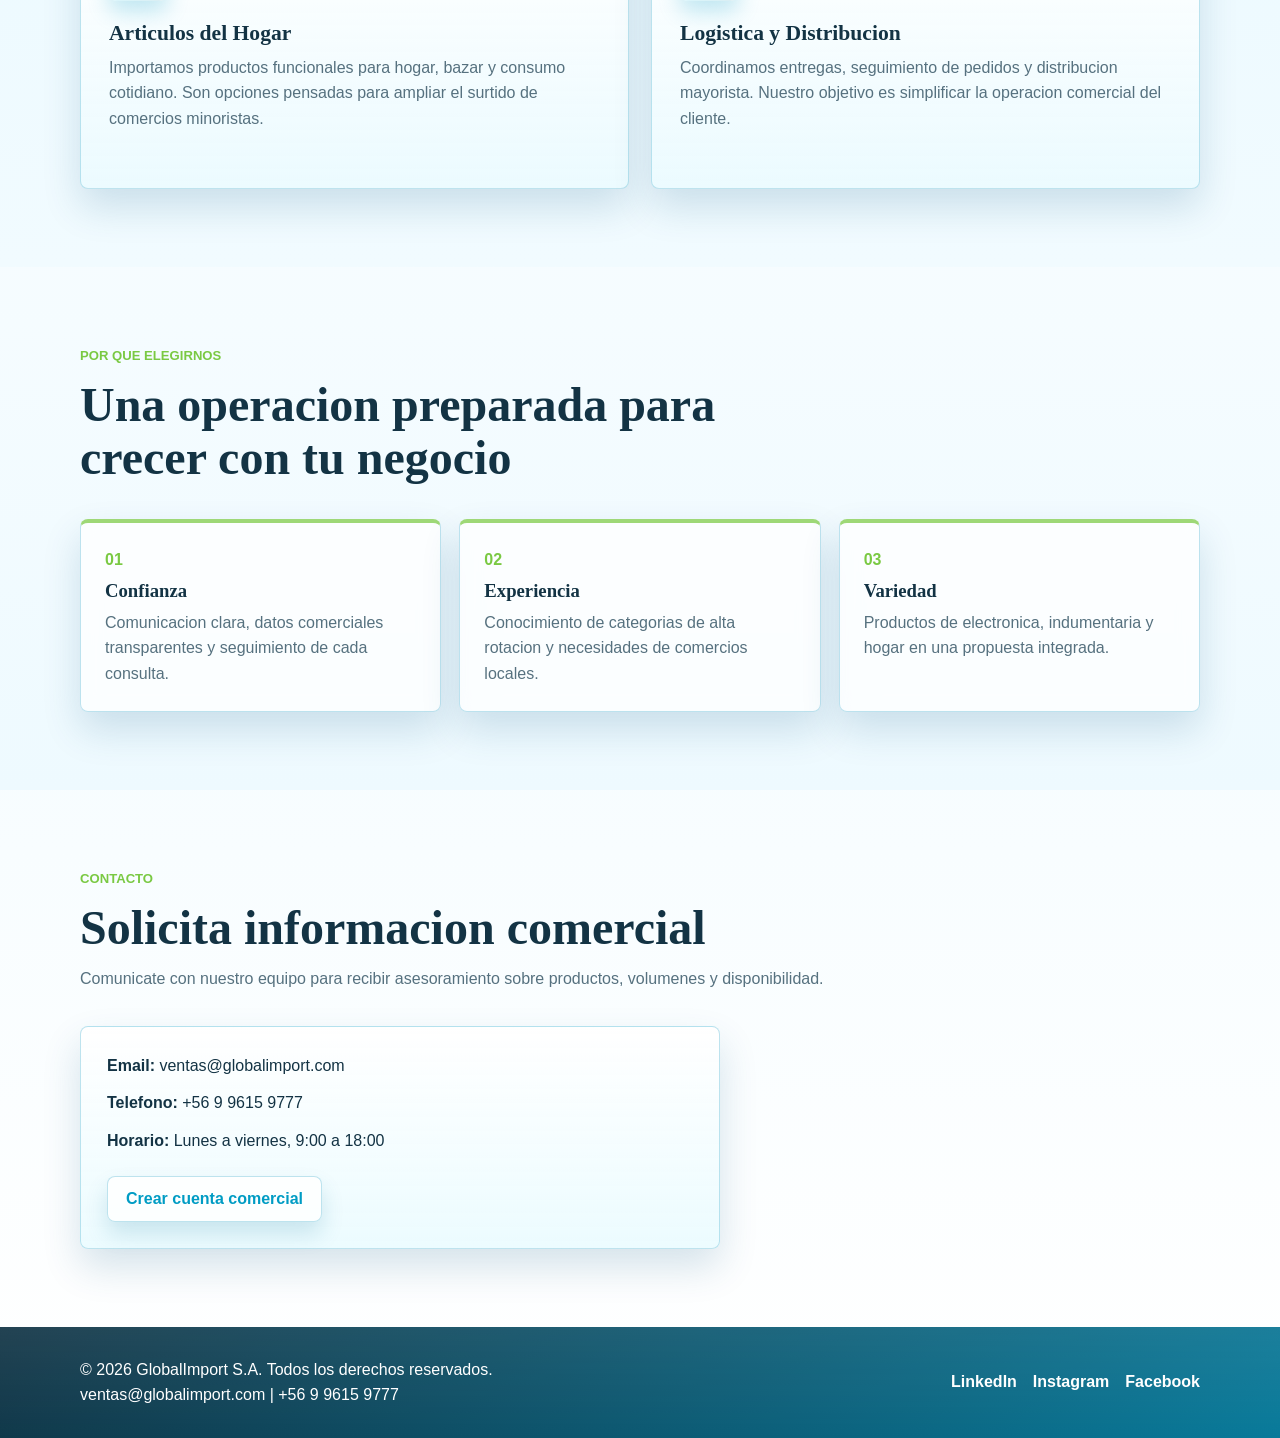
==== commit c1eb7a1f: "ui: agrega modo oscuro claro y titulo vaporwave" ====
--- a/index.html
+++ b/index.html
@@ -3,7 +3,7 @@
 <head>
   <meta charset="UTF-8">
   <meta name="viewport" content="width=device-width, initial-scale=1.0">
-  <title>GlobalImport S.A. | Comercio internacional</title>
+  <title>GlobalImport Neon Trade | GlobalImport S.A.</title>
   <link rel="stylesheet" href="style.css">
 </head>
 <body>
@@ -18,6 +18,9 @@
         <span></span>
         <span></span>
       </button>
+      <button class="theme-toggle" type="button" aria-label="Cambiar modo claro u oscuro">
+        <span class="theme-toggle-icon">SOL</span>
+      </button>
       <ul class="nav-links">
         <li><a href="#inicio">Inicio</a></li>
         <li><a href="#servicios">Servicios</a></li>
@@ -31,7 +34,7 @@
     <section class="hero" id="inicio" data-reveal>
       <div class="hero-overlay">
         <p class="eyebrow">Importacion y distribucion para empresas</p>
-        <h1>GlobalImport S.A.</h1>
+        <h1 class="vapor-title">GlobalImport Neon Trade</h1>
         <p>Conectamos tu negocio con productos internacionales, gestion logistica y abastecimiento confiable.</p>
         <div class="hero-actions">
           <a class="button primary" href="#servicios">Conocer servicios</a>
@@ -132,10 +135,25 @@
     const header = document.querySelector('.site-header');
     const revealItems = document.querySelectorAll('[data-reveal]');
     const cards = document.querySelectorAll('.interactive-card');
+    const themeButton = document.querySelector('.theme-toggle');
+    const themeIcon = document.querySelector('.theme-toggle-icon');
+
+    function setTheme(theme) {
+      document.documentElement.dataset.theme = theme;
+      localStorage.setItem('globalimport-theme', theme);
+      themeIcon.textContent = theme === 'dark' ? 'LUNA' : 'SOL';
+    }
+
+    setTheme(localStorage.getItem('globalimport-theme') || 'light');
 
     menuButton.addEventListener('click', () => {
       const isOpen = navLinks.classList.toggle('is-open');
       menuButton.setAttribute('aria-expanded', String(isOpen));
+    });
+
+    themeButton.addEventListener('click', () => {
+      const nextTheme = document.documentElement.dataset.theme === 'dark' ? 'light' : 'dark';
+      setTheme(nextTheme);
     });
 
     window.addEventListener('scroll', () => {
--- a/style.css
+++ b/style.css
@@ -9,6 +9,31 @@
   --color-line: rgba(119, 196, 220, 0.48);
   --glass: rgba(255, 255, 255, 0.74);
   --shadow-card: 0 18px 38px rgba(0, 83, 122, 0.16);
+  --page-bg: linear-gradient(180deg, #f7fdff 0%, #eaf9ff 42%, #ffffff 100%);
+  --header-bg: rgba(244, 252, 255, 0.72);
+  --header-scrolled: rgba(255, 255, 255, 0.9);
+  --title-gradient: linear-gradient(180deg, #ffffff 0%, #8ef5ff 34%, #ff8ff3 72%, #ffffff 100%);
+  --title-shadow: 0 0 16px rgba(255, 126, 236, 0.48), 0 0 32px rgba(17, 199, 234, 0.38);
+  --input-bg: rgba(255, 255, 255, 0.86);
+}
+
+:root[data-theme="dark"] {
+  --color-ink: #e9fbff;
+  --color-muted: #a8c9d6;
+  --color-primary: #2bd7ff;
+  --color-primary-dark: #10a8c9;
+  --color-accent: #ff8ff3;
+  --color-bg: #071a25;
+  --color-card: rgba(9, 33, 47, 0.86);
+  --color-line: rgba(87, 218, 255, 0.32);
+  --glass: rgba(12, 36, 52, 0.74);
+  --shadow-card: 0 18px 42px rgba(0, 0, 0, 0.36);
+  --page-bg: linear-gradient(180deg, #06141f 0%, #0a2738 48%, #051018 100%);
+  --header-bg: rgba(5, 18, 28, 0.78);
+  --header-scrolled: rgba(8, 25, 36, 0.94);
+  --title-gradient: linear-gradient(180deg, #ffffff 0%, #49e8ff 34%, #ff78ea 72%, #fff3a0 100%);
+  --title-shadow: 0 0 18px rgba(255, 120, 234, 0.7), 0 0 38px rgba(43, 215, 255, 0.45);
+  --input-bg: rgba(5, 22, 33, 0.84);
 }
 
 * {
@@ -22,8 +47,7 @@
 body {
   margin: 0;
   color: var(--color-ink);
-  background:
-    linear-gradient(180deg, #f7fdff 0%, #eaf9ff 42%, #ffffff 100%);
+  background: var(--page-bg);
   font-family: Arial, Helvetica, sans-serif;
   line-height: 1.6;
 }
@@ -44,7 +68,7 @@
   position: sticky;
   top: 0;
   z-index: 20;
-  background: rgba(244, 252, 255, 0.72);
+  background: var(--header-bg);
   border-bottom: 1px solid var(--color-line);
   box-shadow: 0 8px 28px rgba(20, 111, 145, 0.08);
   backdrop-filter: blur(18px) saturate(1.35);
@@ -52,7 +76,7 @@
 }
 
 .site-header.is-scrolled {
-  background: rgba(255, 255, 255, 0.9);
+  background: var(--header-scrolled);
   box-shadow: 0 12px 28px rgba(20, 111, 145, 0.14);
 }
 
@@ -114,6 +138,24 @@
 .nav-register:hover {
   color: #ffffff;
   background: var(--color-primary-dark);
+}
+
+.theme-toggle {
+  display: inline-grid;
+  place-items: center;
+  min-width: 56px;
+  height: 38px;
+  margin-left: 14px;
+  color: var(--color-primary);
+  background:
+    linear-gradient(180deg, rgba(255, 255, 255, 0.58), rgba(255, 255, 255, 0.12)),
+    var(--glass);
+  border: 1px solid var(--color-line);
+  border-radius: 8px;
+  box-shadow: inset 0 1px 0 rgba(255, 255, 255, 0.62), 0 10px 20px rgba(0, 110, 150, 0.14);
+  cursor: pointer;
+  font-size: 0.7rem;
+  font-weight: 900;
 }
 
 .menu-toggle {
@@ -190,6 +232,16 @@
   font-size: clamp(3rem, 8vw, 6rem);
 }
 
+.vapor-title {
+  font-family: Impact, Haettenschweiler, "Arial Black", Arial, sans-serif;
+  color: transparent;
+  background: var(--title-gradient);
+  -webkit-background-clip: text;
+  background-clip: text;
+  text-shadow: var(--title-shadow);
+  text-transform: uppercase;
+}
+
 .hero p:not(.eyebrow) {
   max-width: 620px;
   margin: 18px 0 30px;
@@ -413,6 +465,20 @@
   box-shadow: var(--shadow-card);
 }
 
+:root[data-theme="dark"] .service-card,
+:root[data-theme="dark"] .contact-box,
+:root[data-theme="dark"] .benefits-grid div {
+  background:
+    linear-gradient(180deg, rgba(255, 255, 255, 0.08), rgba(28, 85, 110, 0.18)),
+    var(--color-card);
+}
+
+:root[data-theme="dark"] .section-heading p:not(.eyebrow),
+:root[data-theme="dark"] .service-card p,
+:root[data-theme="dark"] .benefits-grid p {
+  color: var(--color-muted);
+}
+
 .contact-box p {
   margin: 0;
 }
@@ -462,6 +528,11 @@
 @media (max-width: 760px) {
   .menu-toggle {
     display: inline-block;
+  }
+
+  .theme-toggle {
+    margin-left: auto;
+    margin-right: 10px;
   }
 
   .nav-links {
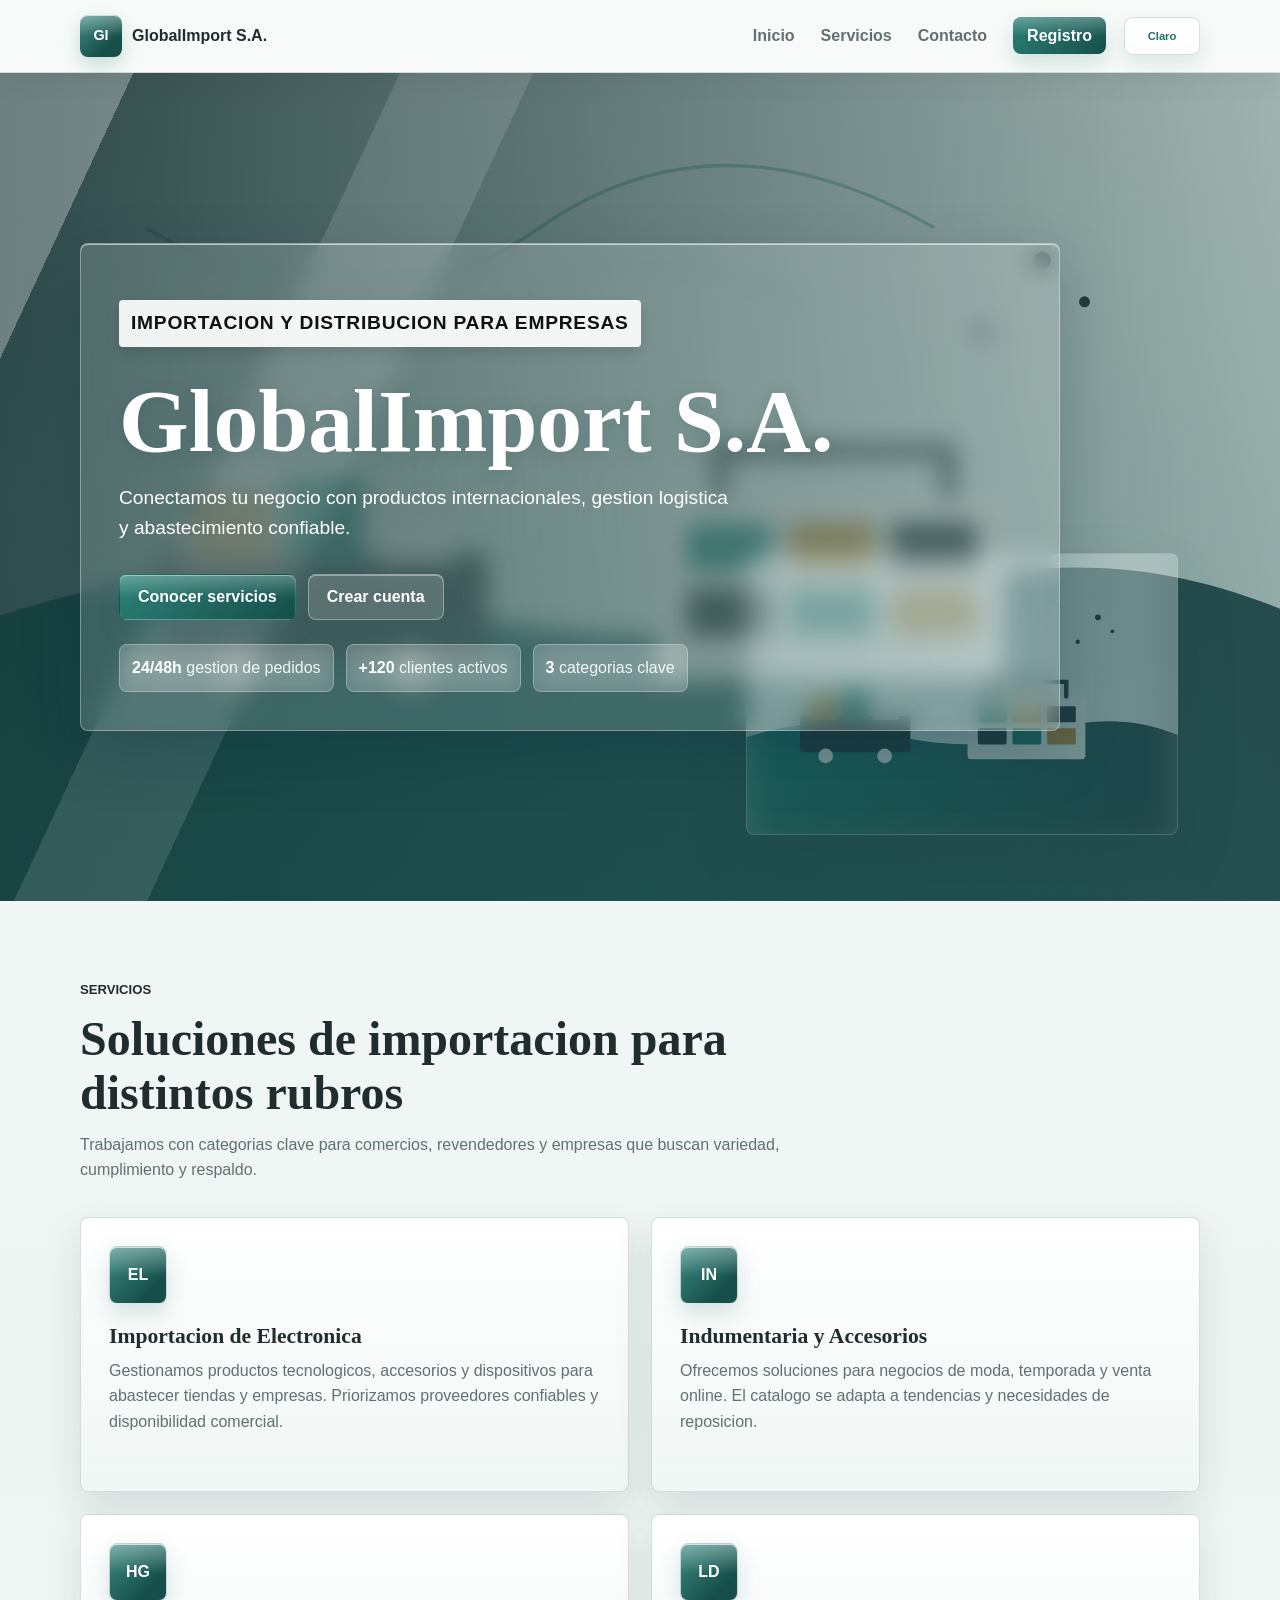
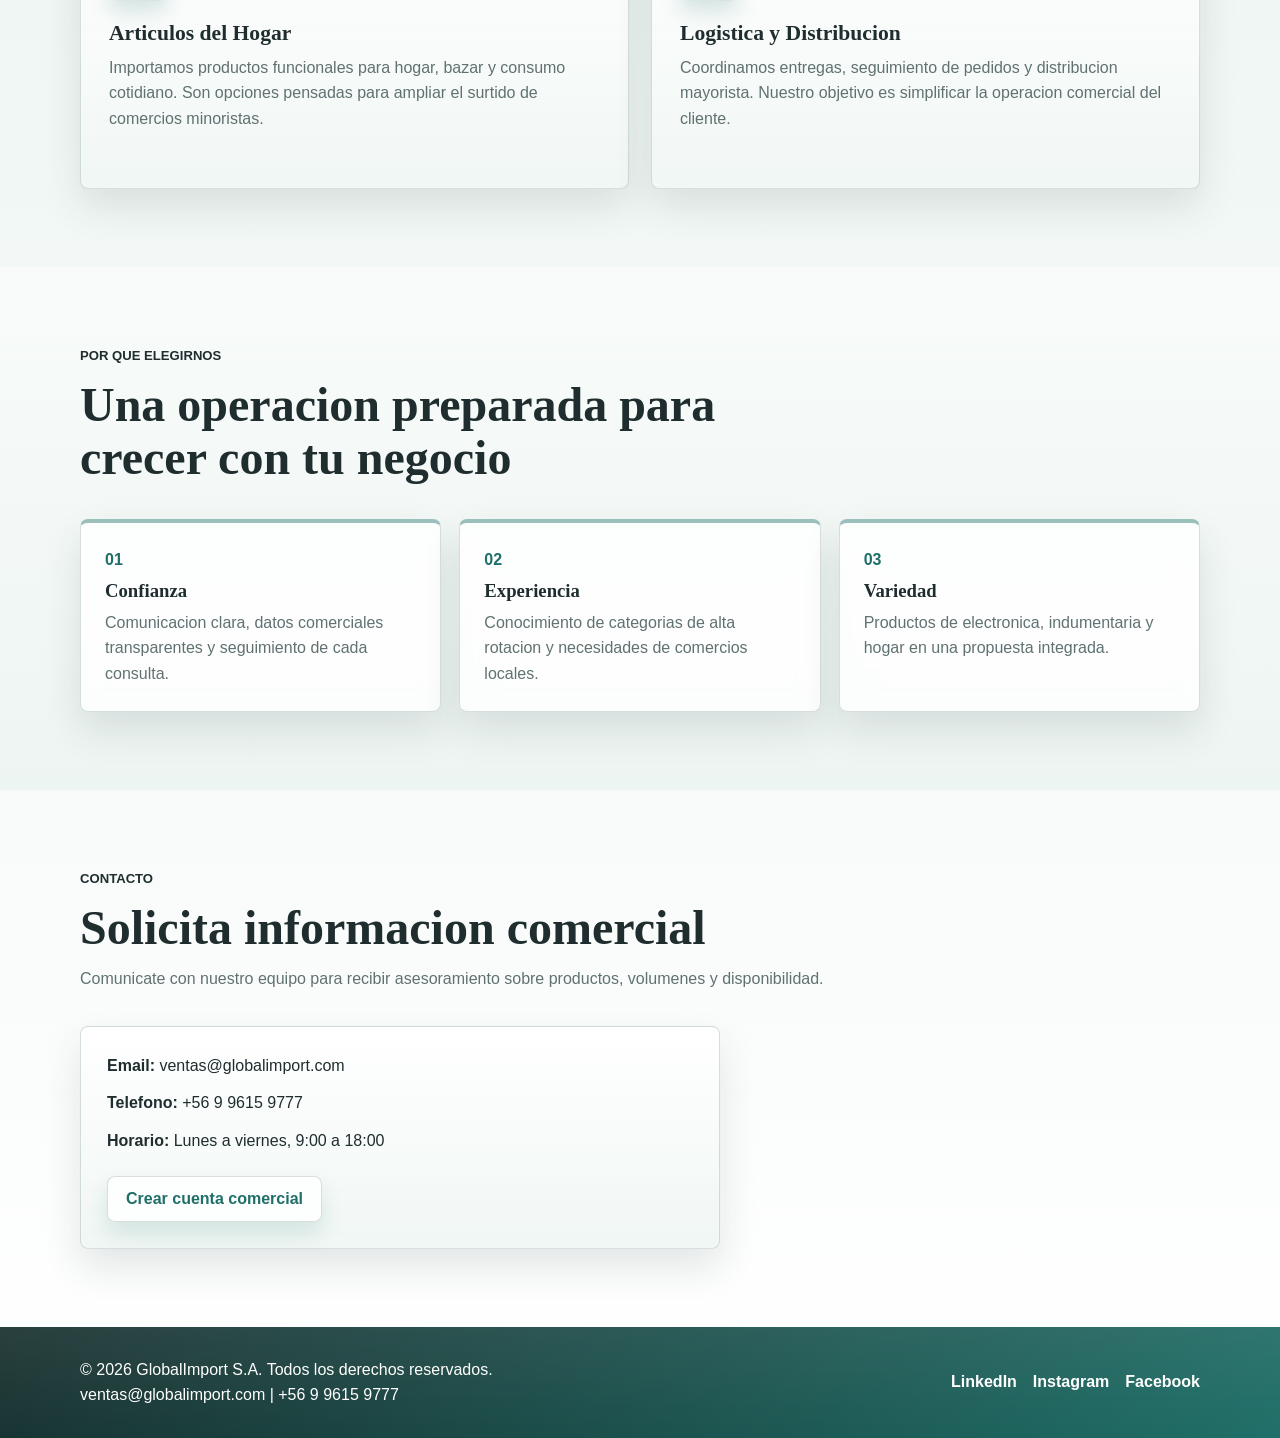
==== commit 9ca60043: "ui: mejora contraste y hero principal" ====
--- a/index.html
+++ b/index.html
@@ -3,7 +3,7 @@
 <head>
   <meta charset="UTF-8">
   <meta name="viewport" content="width=device-width, initial-scale=1.0">
-  <title>GlobalImport Neon Trade | GlobalImport S.A.</title>
+  <title>GlobalImport S.A. | Comercio internacional</title>
   <link rel="stylesheet" href="style.css">
 </head>
 <body>
@@ -19,7 +19,7 @@
         <span></span>
       </button>
       <button class="theme-toggle" type="button" aria-label="Cambiar modo claro u oscuro">
-        <span class="theme-toggle-icon">SOL</span>
+        <span class="theme-toggle-icon">Claro</span>
       </button>
       <ul class="nav-links">
         <li><a href="#inicio">Inicio</a></li>
@@ -33,8 +33,8 @@
   <main>
     <section class="hero" id="inicio" data-reveal>
       <div class="hero-overlay">
-        <p class="eyebrow">Importacion y distribucion para empresas</p>
-        <h1 class="vapor-title">GlobalImport Neon Trade</h1>
+        <p class="hero-kicker">Importacion y distribucion para empresas</p>
+        <h1 class="brand-title">GlobalImport S.A.</h1>
         <p>Conectamos tu negocio con productos internacionales, gestion logistica y abastecimiento confiable.</p>
         <div class="hero-actions">
           <a class="button primary" href="#servicios">Conocer servicios</a>
@@ -141,7 +141,7 @@
     function setTheme(theme) {
       document.documentElement.dataset.theme = theme;
       localStorage.setItem('globalimport-theme', theme);
-      themeIcon.textContent = theme === 'dark' ? 'LUNA' : 'SOL';
+      themeIcon.textContent = theme === 'dark' ? 'Oscuro' : 'Claro';
     }
 
     setTheme(localStorage.getItem('globalimport-theme') || 'light');
--- a/style.css
+++ b/style.css
@@ -1,39 +1,45 @@
 :root {
-  --color-ink: #133344;
-  --color-muted: #56717f;
-  --color-primary: #009cc4;
-  --color-primary-dark: #087a9a;
-  --color-accent: #7ac943;
-  --color-bg: #eefaff;
+  --color-ink: #1f2d2f;
+  --color-muted: #607171;
+  --color-primary: #1f6f68;
+  --color-primary-dark: #164f4a;
+  --color-accent: #1f2d2f;
+  --color-bg: #edf5f2;
   --color-card: #ffffff;
-  --color-line: rgba(119, 196, 220, 0.48);
-  --glass: rgba(255, 255, 255, 0.74);
-  --shadow-card: 0 18px 38px rgba(0, 83, 122, 0.16);
-  --page-bg: linear-gradient(180deg, #f7fdff 0%, #eaf9ff 42%, #ffffff 100%);
-  --header-bg: rgba(244, 252, 255, 0.72);
+  --color-line: rgba(91, 124, 119, 0.24);
+  --glass: rgba(255, 255, 255, 0.82);
+  --shadow-card: 0 18px 38px rgba(34, 55, 56, 0.12);
+  --page-bg: linear-gradient(180deg, #f7faf8 0%, #edf5f2 46%, #ffffff 100%);
+  --header-bg: rgba(247, 250, 248, 0.82);
   --header-scrolled: rgba(255, 255, 255, 0.9);
-  --title-gradient: linear-gradient(180deg, #ffffff 0%, #8ef5ff 34%, #ff8ff3 72%, #ffffff 100%);
-  --title-shadow: 0 0 16px rgba(255, 126, 236, 0.48), 0 0 32px rgba(17, 199, 234, 0.38);
+  --title-color: #183b38;
+  --title-shadow: 0 3px 18px rgba(22, 79, 74, 0.22);
   --input-bg: rgba(255, 255, 255, 0.86);
+  --color-error: #b42318;
+  --color-error-border: #d92d20;
+  --color-ok: #16803c;
 }
 
 :root[data-theme="dark"] {
-  --color-ink: #e9fbff;
-  --color-muted: #a8c9d6;
-  --color-primary: #2bd7ff;
-  --color-primary-dark: #10a8c9;
-  --color-accent: #ff8ff3;
-  --color-bg: #071a25;
-  --color-card: rgba(9, 33, 47, 0.86);
-  --color-line: rgba(87, 218, 255, 0.32);
-  --glass: rgba(12, 36, 52, 0.74);
+  --color-ink: #eef7f3;
+  --color-muted: #b6c9c3;
+  --color-primary: #82c7bd;
+  --color-primary-dark: #5aa79d;
+  --color-accent: #eef7f3;
+  --color-bg: #10201f;
+  --color-card: rgba(24, 42, 41, 0.9);
+  --color-line: rgba(167, 202, 194, 0.24);
+  --glass: rgba(22, 38, 37, 0.82);
   --shadow-card: 0 18px 42px rgba(0, 0, 0, 0.36);
-  --page-bg: linear-gradient(180deg, #06141f 0%, #0a2738 48%, #051018 100%);
-  --header-bg: rgba(5, 18, 28, 0.78);
-  --header-scrolled: rgba(8, 25, 36, 0.94);
-  --title-gradient: linear-gradient(180deg, #ffffff 0%, #49e8ff 34%, #ff78ea 72%, #fff3a0 100%);
-  --title-shadow: 0 0 18px rgba(255, 120, 234, 0.7), 0 0 38px rgba(43, 215, 255, 0.45);
-  --input-bg: rgba(5, 22, 33, 0.84);
+  --page-bg: linear-gradient(180deg, #0b1717 0%, #102523 48%, #0a1414 100%);
+  --header-bg: rgba(11, 23, 23, 0.84);
+  --header-scrolled: rgba(16, 32, 31, 0.94);
+  --title-color: #f4fbf8;
+  --title-shadow: 0 3px 20px rgba(130, 199, 189, 0.22);
+  --input-bg: rgba(15, 28, 27, 0.88);
+  --color-error: #ffb4a8;
+  --color-error-border: #ff7f70;
+  --color-ok: #8ee6a6;
 }
 
 * {
@@ -70,26 +76,28 @@
   z-index: 20;
   background: var(--header-bg);
   border-bottom: 1px solid var(--color-line);
-  box-shadow: 0 8px 28px rgba(20, 111, 145, 0.08);
-  backdrop-filter: blur(18px) saturate(1.35);
+  box-shadow: 0 8px 28px rgba(34, 55, 56, 0.08);
+  backdrop-filter: blur(14px) saturate(1.15);
   transition: background 0.25s ease, box-shadow 0.25s ease;
 }
 
 .site-header.is-scrolled {
   background: var(--header-scrolled);
-  box-shadow: 0 12px 28px rgba(20, 111, 145, 0.14);
+  box-shadow: 0 12px 28px rgba(34, 55, 56, 0.14);
 }
 
 .navbar {
   display: flex;
   align-items: center;
-  justify-content: space-between;
+  justify-content: flex-start;
+  gap: 18px;
   width: min(1120px, calc(100% - 32px));
   min-height: 72px;
   margin: 0 auto;
 }
 
 .brand {
+  order: 1;
   display: inline-flex;
   align-items: center;
   gap: 10px;
@@ -103,24 +111,34 @@
   height: 42px;
   color: #ffffff;
   background:
-    linear-gradient(180deg, rgba(255, 255, 255, 0.38), transparent 48%),
-    linear-gradient(135deg, #17c7e8, #087a9a 62%, #7ac943);
-  border-radius: 8px;
-  box-shadow: inset 0 1px 0 rgba(255, 255, 255, 0.8), 0 8px 18px rgba(0, 156, 196, 0.28);
+    linear-gradient(180deg, rgba(255, 255, 255, 0.35), transparent 52%),
+    linear-gradient(135deg, #3d8b83, #164f4a 72%);
+  border-radius: 8px;
+  box-shadow: inset 0 1px 0 rgba(255, 255, 255, 0.65), 0 8px 18px rgba(31, 111, 104, 0.22);
   font-size: 0.9rem;
 }
 
 .nav-links {
+  order: 2;
   display: flex;
   align-items: center;
   gap: 26px;
-  margin: 0;
+  margin: 0 0 0 auto;
   padding: 0;
   color: var(--color-muted);
   font-weight: 700;
   list-style: none;
 }
 
+a:focus-visible,
+button:focus-visible,
+input:focus-visible,
+select:focus-visible,
+textarea:focus-visible {
+  outline: 3px solid rgba(31, 111, 104, 0.32);
+  outline-offset: 3px;
+}
+
 .nav-links a:hover {
   color: var(--color-primary);
 }
@@ -129,10 +147,10 @@
   padding: 10px 14px;
   color: #ffffff;
   background:
-    linear-gradient(180deg, rgba(255, 255, 255, 0.38), transparent 52%),
-    linear-gradient(135deg, #11b9e0, #087a9a);
-  border-radius: 8px;
-  box-shadow: 0 10px 20px rgba(0, 156, 196, 0.2);
+    linear-gradient(180deg, rgba(255, 255, 255, 0.28), transparent 52%),
+    linear-gradient(135deg, #2c8178, #164f4a);
+  border-radius: 8px;
+  box-shadow: 0 10px 20px rgba(31, 111, 104, 0.18);
 }
 
 .nav-register:hover {
@@ -141,30 +159,32 @@
 }
 
 .theme-toggle {
+  order: 3;
   display: inline-grid;
   place-items: center;
-  min-width: 56px;
+  min-width: 76px;
   height: 38px;
-  margin-left: 14px;
+  margin-left: 0;
   color: var(--color-primary);
   background:
     linear-gradient(180deg, rgba(255, 255, 255, 0.58), rgba(255, 255, 255, 0.12)),
     var(--glass);
   border: 1px solid var(--color-line);
   border-radius: 8px;
-  box-shadow: inset 0 1px 0 rgba(255, 255, 255, 0.62), 0 10px 20px rgba(0, 110, 150, 0.14);
+  box-shadow: inset 0 1px 0 rgba(255, 255, 255, 0.62), 0 10px 20px rgba(31, 111, 104, 0.12);
   cursor: pointer;
   font-size: 0.7rem;
   font-weight: 900;
 }
 
 .menu-toggle {
+  order: 4;
   display: none;
   width: 42px;
   height: 42px;
   border: 1px solid var(--color-line);
   border-radius: 8px;
-  background: #ffffff;
+  background: var(--glass);
   cursor: pointer;
 }
 
@@ -186,7 +206,7 @@
   padding: 88px max(16px, calc((100% - 1120px) / 2));
   color: #ffffff;
   background:
-    linear-gradient(90deg, rgba(5, 42, 65, 0.88), rgba(6, 119, 153, 0.35)),
+    linear-gradient(90deg, rgba(22, 48, 48, 0.88), rgba(65, 93, 84, 0.44)),
     url("assets/images/import-banner.svg") center / cover no-repeat;
 }
 
@@ -195,8 +215,8 @@
   inset: 0;
   content: "";
   background:
-    linear-gradient(115deg, rgba(255, 255, 255, 0.5) 0 8%, transparent 8% 22%, rgba(255, 255, 255, 0.18) 22% 30%, transparent 30%),
-    linear-gradient(180deg, transparent 0%, rgba(0, 156, 196, 0.28) 100%);
+    linear-gradient(115deg, rgba(255, 255, 255, 0.3) 0 8%, transparent 8% 24%, rgba(255, 255, 255, 0.12) 24% 32%, transparent 32%),
+    linear-gradient(180deg, transparent 0%, rgba(31, 111, 104, 0.22) 100%);
   pointer-events: none;
 }
 
@@ -210,35 +230,56 @@
   background: url("assets/images/import-banner.svg") center / cover no-repeat;
   border: 1px solid rgba(255, 255, 255, 0.48);
   border-radius: 8px;
-  box-shadow: inset 0 18px 38px rgba(255, 255, 255, 0.48), inset 0 -24px 42px rgba(0, 81, 112, 0.28), 0 28px 70px rgba(0, 40, 65, 0.28);
-  opacity: 0.48;
+  box-shadow: inset 0 18px 38px rgba(255, 255, 255, 0.36), inset 0 -24px 42px rgba(31, 54, 52, 0.28), 0 28px 70px rgba(23, 39, 38, 0.24);
+  opacity: 0.36;
   pointer-events: none;
 }
 
 .hero-overlay {
   position: relative;
   z-index: 1;
-  max-width: 710px;
-  padding: 34px;
+  width: min(980px, 100%);
+  max-width: 980px;
+  padding: 38px;
   background: rgba(255, 255, 255, 0.16);
   border: 1px solid rgba(255, 255, 255, 0.34);
   border-radius: 8px;
   box-shadow: inset 0 1px 0 rgba(255, 255, 255, 0.58), 0 22px 60px rgba(0, 37, 64, 0.22);
-  backdrop-filter: blur(14px) saturate(1.35);
+  backdrop-filter: blur(12px) saturate(1.08);
 }
 
 .hero h1 {
   margin: 0;
-  font-size: clamp(3rem, 8vw, 6rem);
-}
-
-.vapor-title {
-  font-family: Impact, Haettenschweiler, "Arial Black", Arial, sans-serif;
-  color: transparent;
-  background: var(--title-gradient);
-  -webkit-background-clip: text;
-  background-clip: text;
+  max-width: none;
+  font-size: clamp(3rem, 7vw, 5.9rem);
+  line-height: 0.98;
+}
+
+.brand-title {
+  font-family: Georgia, "Times New Roman", serif;
+  color: var(--title-color);
   text-shadow: var(--title-shadow);
+  letter-spacing: 0;
+  text-wrap: balance;
+}
+
+.hero .brand-title {
+  color: #ffffff;
+}
+
+.hero-kicker {
+  display: block;
+  width: fit-content;
+  margin: 0 0 18px;
+  min-width: min(100%, 450px);
+  padding: 8px 12px;
+  color: #111111;
+  background: rgba(255, 255, 255, 0.92);
+  border-radius: 4px;
+  box-shadow: 0 6px 14px rgba(0, 0, 0, 0.12);
+  font-size: 0.9rem;
+  font-weight: 800;
+  letter-spacing: 0.04em;
   text-transform: uppercase;
 }
 
@@ -269,7 +310,7 @@
 }
 
 .hero-status strong {
-  color: #b8ff7a;
+  color: #ffffff;
 }
 
 .eyebrow {
@@ -291,20 +332,20 @@
   border-radius: 8px;
   font-weight: 800;
   cursor: pointer;
-  box-shadow: inset 0 1px 0 rgba(255, 255, 255, 0.45), 0 12px 22px rgba(0, 110, 150, 0.16);
+  box-shadow: inset 0 1px 0 rgba(255, 255, 255, 0.38), 0 12px 22px rgba(31, 111, 104, 0.14);
   transition: transform 0.2s ease, box-shadow 0.2s ease, background 0.2s ease;
 }
 
 .button:hover {
   transform: translateY(-2px);
-  box-shadow: inset 0 1px 0 rgba(255, 255, 255, 0.65), 0 16px 28px rgba(0, 110, 150, 0.22);
+  box-shadow: inset 0 1px 0 rgba(255, 255, 255, 0.58), 0 16px 28px rgba(31, 111, 104, 0.2);
 }
 
 .button.primary {
   color: #ffffff;
   background:
-    linear-gradient(180deg, rgba(255, 255, 255, 0.34), transparent 52%),
-    linear-gradient(135deg, #0fc4ed, #087a9a);
+    linear-gradient(180deg, rgba(255, 255, 255, 0.28), transparent 52%),
+    linear-gradient(135deg, #2c8178, #164f4a);
 }
 
 .button.primary:hover {
@@ -315,6 +356,11 @@
   color: var(--color-primary);
   background: rgba(255, 255, 255, 0.82);
   border-color: var(--color-line);
+}
+
+:root[data-theme="dark"] .button.secondary {
+  color: var(--color-ink);
+  background: rgba(22, 38, 37, 0.88);
 }
 
 .button.glass {
@@ -356,7 +402,7 @@
   min-height: 275px;
   padding: 28px;
   background:
-    linear-gradient(180deg, rgba(255, 255, 255, 0.92), rgba(232, 250, 255, 0.84)),
+    linear-gradient(180deg, rgba(255, 255, 255, 0.96), rgba(239, 246, 243, 0.9)),
     var(--color-card);
   border: 1px solid var(--color-line);
   border-radius: 8px;
@@ -368,7 +414,7 @@
   position: absolute;
   inset: 0;
   content: "";
-  background: radial-gradient(circle at var(--mx, 50%) var(--my, 25%), rgba(255, 255, 255, 0.92), transparent 28%);
+  background: radial-gradient(circle at var(--mx, 50%) var(--my, 25%), rgba(255, 255, 255, 0.88), transparent 30%);
   opacity: 0;
   transition: opacity 0.2s ease;
   pointer-events: none;
@@ -376,8 +422,8 @@
 
 .service-card:hover {
   transform: translateY(-6px);
-  border-color: rgba(0, 156, 196, 0.55);
-  box-shadow: 0 24px 52px rgba(0, 119, 164, 0.24);
+  border-color: rgba(31, 111, 104, 0.42);
+  box-shadow: 0 24px 52px rgba(34, 55, 56, 0.16);
 }
 
 .service-card:hover::before {
@@ -392,11 +438,11 @@
   margin-bottom: 20px;
   color: #ffffff;
   background:
-    linear-gradient(180deg, rgba(255, 255, 255, 0.46), transparent 52%),
-    linear-gradient(135deg, #11c7ea, #087a9a 70%, #7ac943);
+    linear-gradient(180deg, rgba(255, 255, 255, 0.34), transparent 52%),
+    linear-gradient(135deg, #3d8b83, #164f4a 76%);
   border-radius: 8px;
   border: 1px solid rgba(255, 255, 255, 0.72);
-  box-shadow: inset 0 1px 0 rgba(255, 255, 255, 0.8), 0 10px 22px rgba(0, 156, 196, 0.24);
+  box-shadow: inset 0 1px 0 rgba(255, 255, 255, 0.68), 0 10px 22px rgba(31, 111, 104, 0.18);
   font-weight: 900;
 }
 
@@ -415,7 +461,7 @@
   padding-right: max(16px, calc((100% - 1120px) / 2));
   padding-left: max(16px, calc((100% - 1120px) / 2));
   background:
-    linear-gradient(180deg, rgba(255, 255, 255, 0.46), rgba(238, 250, 255, 0.95)),
+    linear-gradient(180deg, rgba(255, 255, 255, 0.64), rgba(237, 245, 242, 0.95)),
     var(--color-bg);
 }
 
@@ -429,7 +475,7 @@
   padding: 24px;
   background: var(--glass);
   border: 1px solid var(--color-line);
-  border-top: 4px solid rgba(122, 201, 67, 0.72);
+  border-top: 4px solid rgba(31, 111, 104, 0.44);
   border-radius: 8px;
   box-shadow: var(--shadow-card);
   backdrop-filter: blur(10px);
@@ -441,7 +487,7 @@
 }
 
 .benefits-grid strong {
-  color: var(--color-accent);
+  color: var(--color-primary);
 }
 
 .benefits-grid h3 {
@@ -459,7 +505,7 @@
   max-width: 640px;
   padding: 26px;
   background:
-    linear-gradient(180deg, rgba(255, 255, 255, 0.92), rgba(233, 251, 255, 0.86));
+    linear-gradient(180deg, rgba(255, 255, 255, 0.94), rgba(239, 246, 243, 0.9));
   border: 1px solid var(--color-line);
   border-radius: 8px;
   box-shadow: var(--shadow-card);
@@ -497,7 +543,7 @@
   color: #ffffff;
   background:
     linear-gradient(180deg, rgba(255, 255, 255, 0.08), transparent),
-    linear-gradient(135deg, #103344, #087a9a);
+    linear-gradient(135deg, #172f2e, #1f6f68);
 }
 
 .site-footer p {
@@ -511,7 +557,7 @@
 }
 
 .social-links a:hover {
-  color: var(--color-accent);
+  color: var(--color-primary);
 }
 
 [data-reveal] {
@@ -536,6 +582,7 @@
   }
 
   .nav-links {
+    order: 5;
     position: absolute;
     top: 72px;
     right: 16px;
@@ -545,7 +592,7 @@
     align-items: stretch;
     gap: 0;
     padding: 12px;
-    background: #ffffff;
+    background: var(--header-scrolled);
     border: 1px solid var(--color-line);
     border-radius: 8px;
     box-shadow: var(--shadow-card);
@@ -563,6 +610,10 @@
   .nav-register {
     color: var(--color-primary);
     background: transparent;
+  }
+
+  :root[data-theme="dark"] .nav-register {
+    color: var(--color-ink);
   }
 
   .services-grid,
@@ -590,6 +641,18 @@
     padding: 24px;
   }
 
+  .hero h1 {
+    max-width: none;
+    font-size: clamp(2.8rem, 13vw, 4.6rem);
+    line-height: 1;
+  }
+
+  .hero-kicker {
+    width: 100%;
+    min-width: 0;
+    font-size: 0.78rem;
+  }
+
   .button {
     width: 100%;
   }
